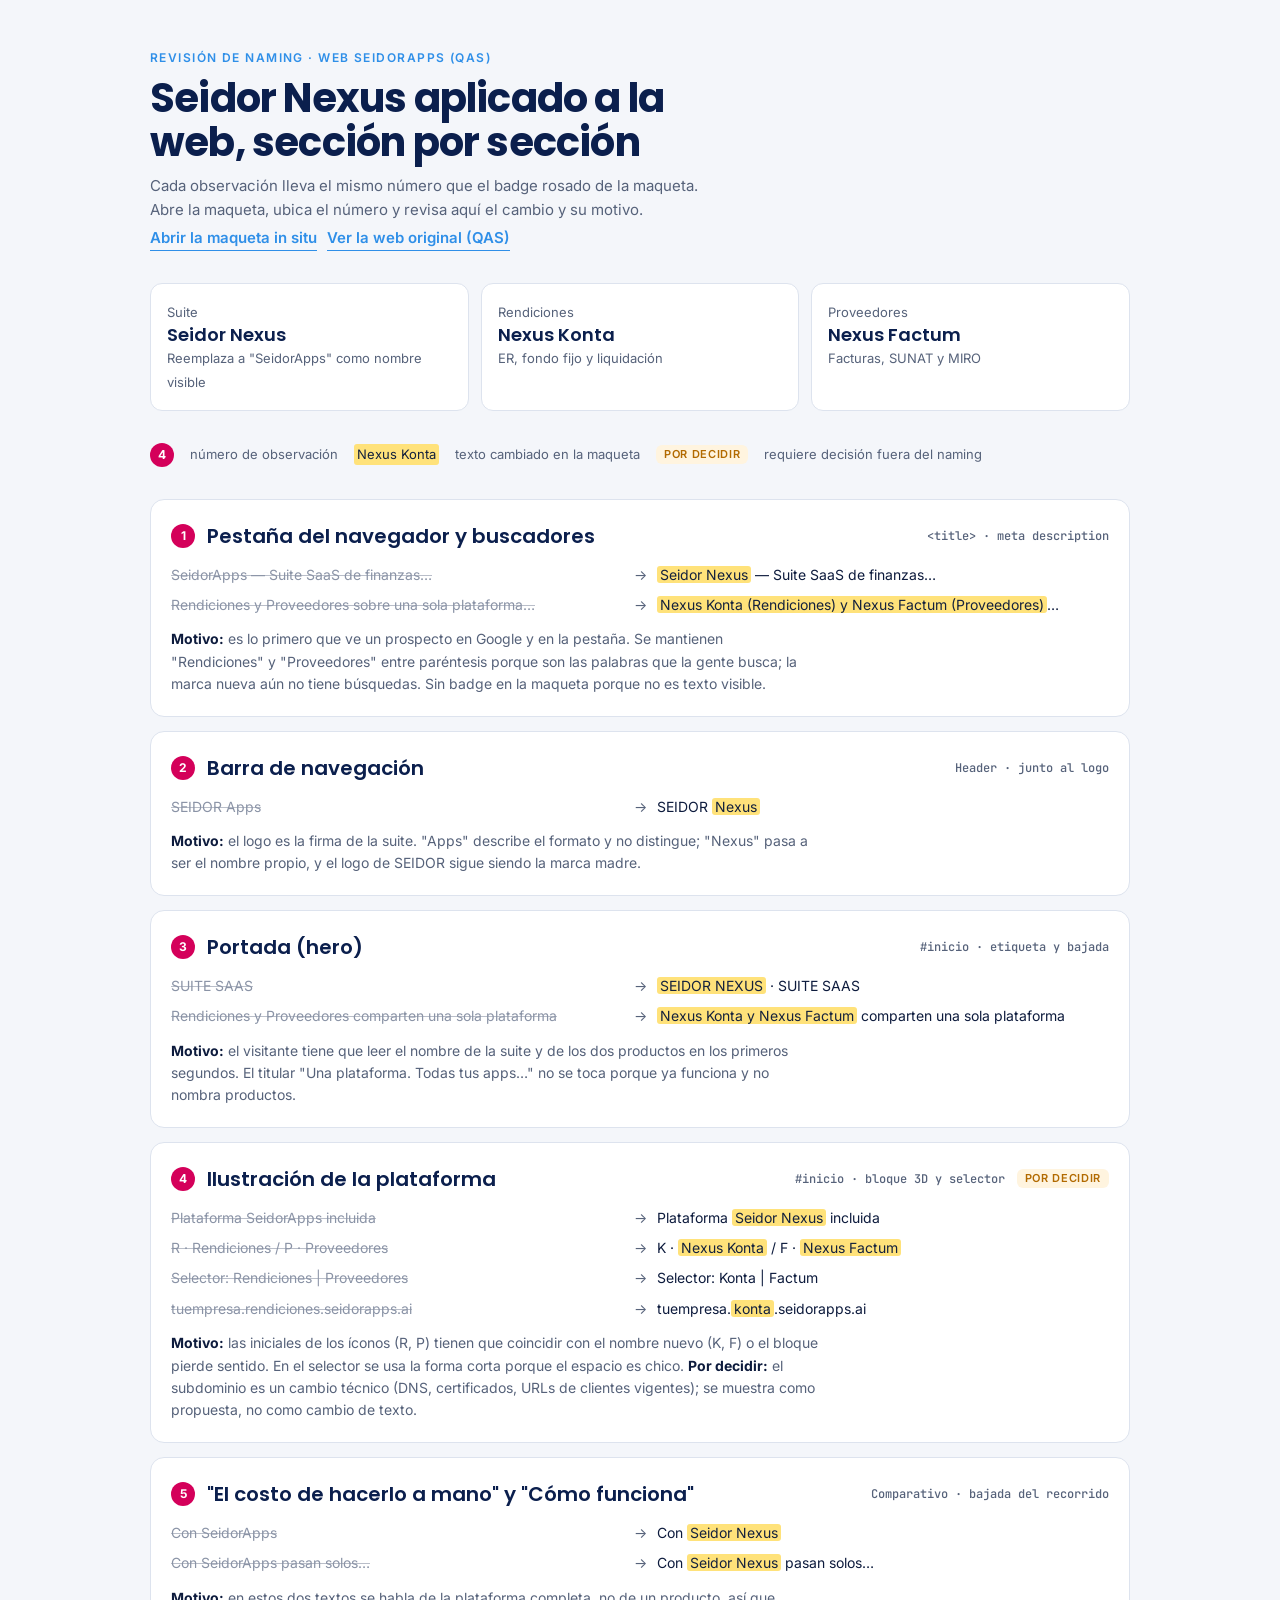
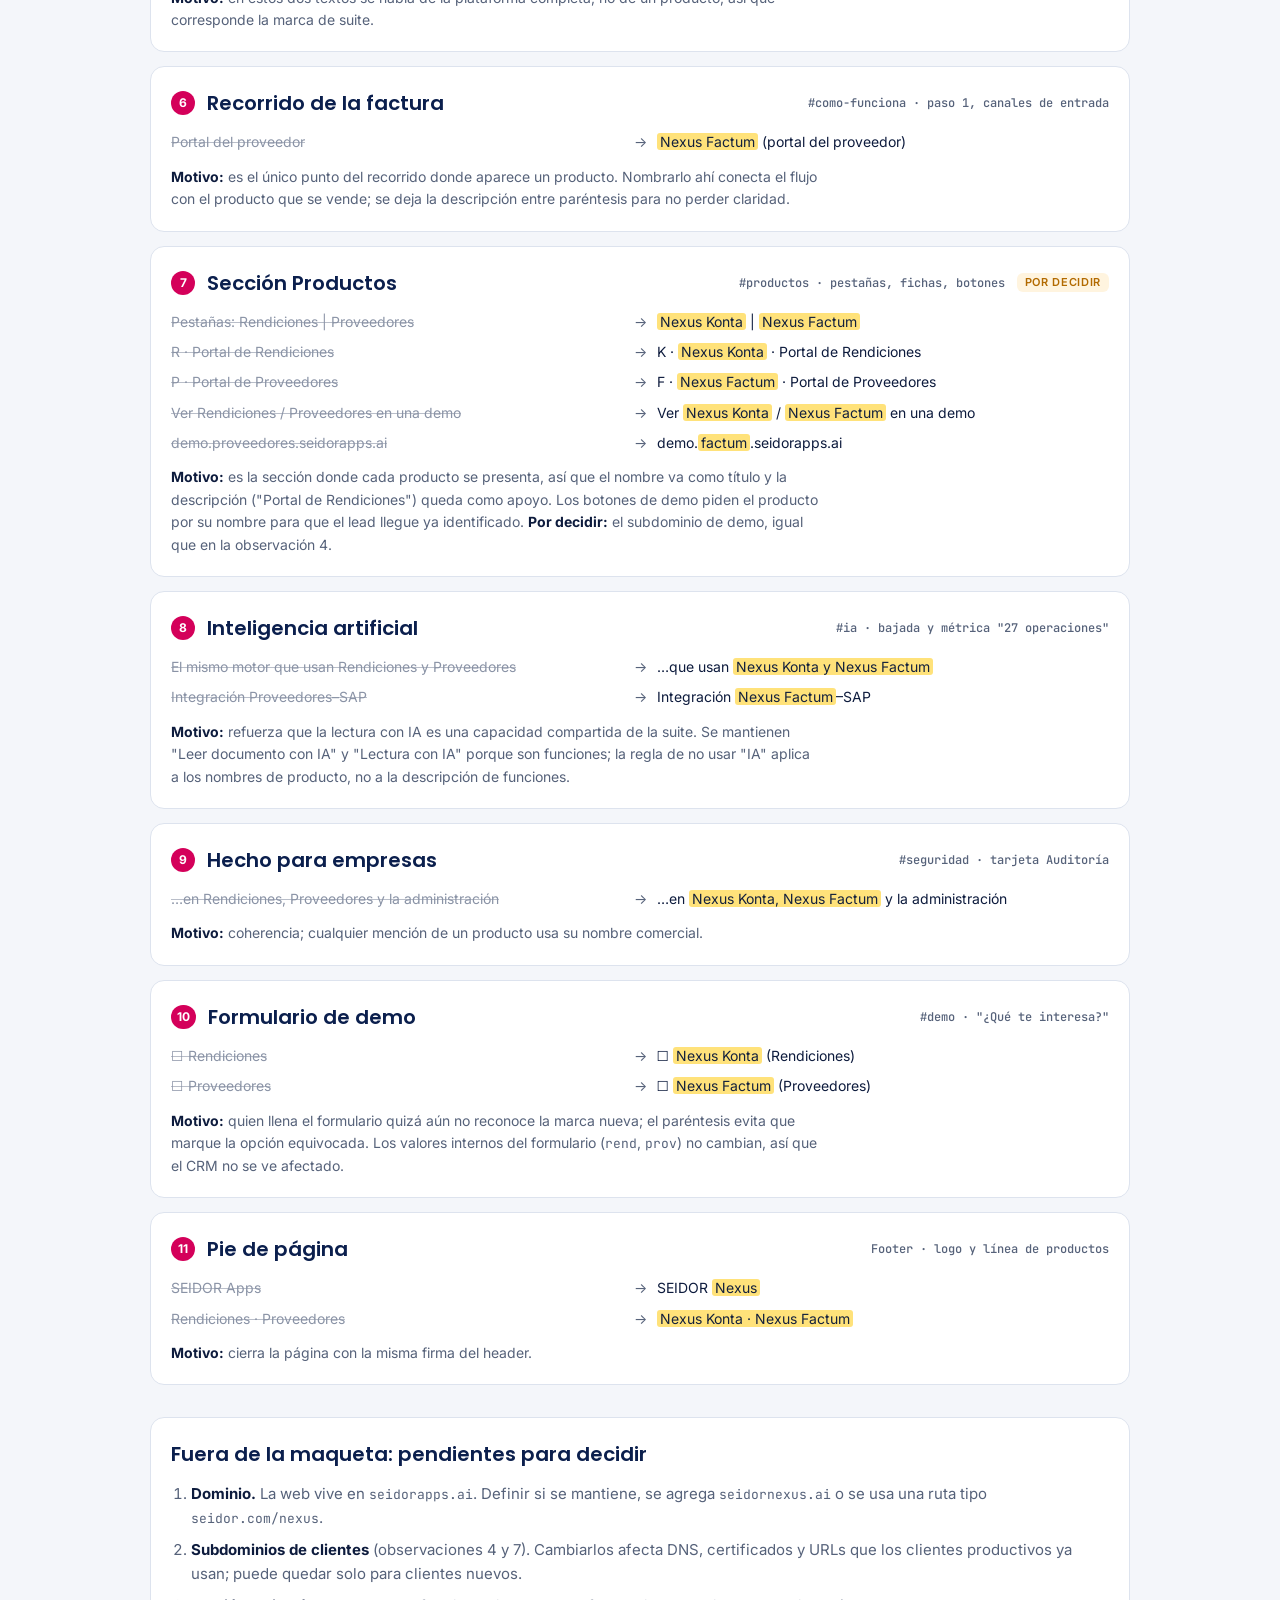
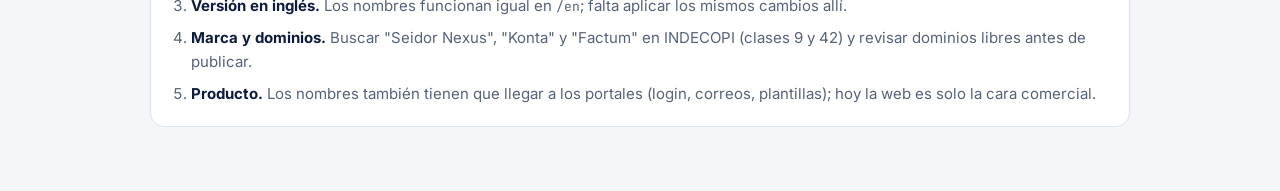
==== observaciones.html @ eb865a29 "Maqueta de revisión del naming Seidor Nexus Co-Authored-By: Claude Opus 5.5 <noreply@anthropic.com>" ====
<!doctype html>
<html lang="es">
<head>
<meta charset="utf-8">
<meta name="viewport" content="width=device-width, initial-scale=1, viewport-fit=cover">
<meta name="robots" content="noindex,nofollow">
<title>Naming Seidor Nexus</title>
<meta name="claude:viewport-fit-sides" content="cover">
<link rel="preconnect" href="https://fonts.googleapis.com">
<link rel="stylesheet" href="https://fonts.googleapis.com/css2?family=Poppins:wght@500;600;700&family=Inter:wght@400;500;600&family=JetBrains+Mono:wght@400;500&display=swap">
<style>
/* Layout: hoja de revisión. Cabecera con la arquitectura de marca, luego una fila por sección de la web con antes → después y motivo; el número coincide con el badge de la maqueta. */
:root{
  --bg:#f4f6fa; --surface:#ffffff; --ink:#0d1b3d; --muted:#56627a; --line:#dde3ee;
  --navy:#0b1f4d; --sky:#2f8fe8; --marker:#ffe27a; --marker-ink:#14213d; --badge:#d4005a;
  --old:#8a93a6; --pending:#b26a00; --pending-bg:#fff4df;
  --f-display:"Poppins",system-ui,sans-serif; --f-body:"Inter",system-ui,sans-serif; --f-mono:"JetBrains Mono",ui-monospace,monospace;
  color-scheme:light;
}
@media (prefers-color-scheme: dark){:root:not([data-theme="light"]){
  --bg:#08122b; --surface:#0f1d3d; --ink:#e8eefb; --muted:#a3b0cc; --line:#22335c;
  --navy:#cfe0ff; --sky:#66b6ff; --marker:#ffe27a; --marker-ink:#14213d; --badge:#ff4f93;
  --old:#7d89a6; --pending:#ffc266; --pending-bg:#2e2410; color-scheme:dark}}
:root[data-theme="dark"]{
  --bg:#08122b; --surface:#0f1d3d; --ink:#e8eefb; --muted:#a3b0cc; --line:#22335c;
  --navy:#cfe0ff; --sky:#66b6ff; --marker:#ffe27a; --marker-ink:#14213d; --badge:#ff4f93;
  --old:#7d89a6; --pending:#ffc266; --pending-bg:#2e2410; color-scheme:dark}
*{box-sizing:border-box}
body{margin:0;background:var(--bg);color:var(--ink);font:400 15px/1.6 var(--f-body);
  padding-left:max(16px,env(safe-area-inset-left,0px));padding-right:max(16px,env(safe-area-inset-right,0px));padding-block:40px 64px}
.wrap{max-width:980px;margin:0 auto;display:grid;gap:32px}
h1,h2,h3{font-family:var(--f-display);text-wrap:balance;margin:0;color:var(--navy)}
h1{font-size:clamp(28px,5vw,40px);line-height:1.1;font-weight:700;letter-spacing:-.02em}
h2{font-size:20px;font-weight:600}
.eyebrow{font:600 12px/1 var(--f-body);letter-spacing:.12em;text-transform:uppercase;color:var(--sky)}
.lead{color:var(--muted);max-width:65ch;margin:10px 0 0}
.brand{display:grid;grid-template-columns:repeat(auto-fit,minmax(200px,1fr));gap:12px}
.brand div{background:var(--surface);border:1px solid var(--line);border-radius:12px;padding:16px;min-width:0}
.brand b{display:block;font:600 18px/1.2 var(--f-display);color:var(--navy)}
.brand span{color:var(--muted);font-size:13px}
.links{display:flex;flex-wrap:wrap;gap:10px;margin-top:4px}
.links a{font-weight:600;color:var(--sky);text-decoration:none;border-bottom:1px solid currentColor}
.legend{display:flex;flex-wrap:wrap;gap:16px;font-size:13px;color:var(--muted);align-items:center}
.n{display:inline-grid;place-items:center;min-width:24px;height:24px;padding:0 6px;border-radius:12px;background:var(--badge);color:#fff;font:700 12px/1 var(--f-body);flex:none}
mark{background:var(--marker);color:var(--marker-ink);border-radius:3px;padding:0 3px}
.tag{font:600 11px/1 var(--f-body);letter-spacing:.06em;text-transform:uppercase;padding:4px 8px;border-radius:6px;background:var(--pending-bg);color:var(--pending)}
.list{display:grid;gap:14px}
.obs{background:var(--surface);border:1px solid var(--line);border-radius:14px;padding:20px;display:grid;gap:12px}
.obs header{display:flex;gap:12px;align-items:center;flex-wrap:wrap}
.obs header h2{flex:1;min-width:0}
.where{font:500 12px/1 var(--f-mono);color:var(--muted)}
.changes{display:grid;gap:8px;margin:0;padding:0;list-style:none}
.changes li{display:grid;grid-template-columns:minmax(0,1fr) auto minmax(0,1fr);gap:10px;align-items:baseline;font-size:14px}
.changes .from{color:var(--old);text-decoration:line-through;text-decoration-color:color-mix(in srgb,var(--old) 60%,transparent)}
.changes .arrow{color:var(--muted)}
.why{margin:0;color:var(--muted);font-size:14px;max-width:72ch}
.why b{color:var(--ink)}
.open{background:var(--surface);border:1px solid var(--line);border-radius:14px;padding:20px}
.open ol{margin:12px 0 0;padding-left:20px;display:grid;gap:8px;color:var(--muted)}
.open ol b{color:var(--ink)}
code{font-family:var(--f-mono);font-size:13px}
@media (max-width:560px){.changes li{grid-template-columns:1fr}.changes .arrow{display:none}}
</style>
</head>
<body>
<div class="wrap">

  <section>
    <p class="eyebrow">Revisión de naming · web SeidorApps (QAS)</p>
    <h1>Seidor Nexus aplicado a la web, sección por sección</h1>
    <p class="lead">Cada observación lleva el mismo número que el badge rosado de la maqueta. Abre la maqueta, ubica el número y revisa aquí el cambio y su motivo.</p>
    <div class="links"><a href="index.html">Abrir la maqueta in situ</a><a href="https://qas.seidorapps.ai/es" target="_blank" rel="noopener">Ver la web original (QAS)</a></div>
  </section>

  <section class="brand" aria-label="Arquitectura de marca propuesta">
    <div><span>Suite</span><b>Seidor Nexus</b><span>Reemplaza a "SeidorApps" como nombre visible</span></div>
    <div><span>Rendiciones</span><b>Nexus Konta</b><span>ER, fondo fijo y liquidación</span></div>
    <div><span>Proveedores</span><b>Nexus Factum</b><span>Facturas, SUNAT y MIRO</span></div>
  </section>

  <div class="legend"><span class="n">4</span> número de observación <mark>Nexus Konta</mark> texto cambiado en la maqueta <span class="tag">Por decidir</span> requiere decisión fuera del naming</div>

  <section class="list" aria-label="Observaciones por sección">

    <article class="obs">
      <header><span class="n">1</span><h2>Pestaña del navegador y buscadores</h2><span class="where">&lt;title&gt; · meta description</span></header>
      <ul class="changes">
        <li><span class="from">SeidorApps — Suite SaaS de finanzas…</span><span class="arrow">→</span><span><mark>Seidor Nexus</mark> — Suite SaaS de finanzas…</span></li>
        <li><span class="from">Rendiciones y Proveedores sobre una sola plataforma…</span><span class="arrow">→</span><span><mark>Nexus Konta (Rendiciones) y Nexus Factum (Proveedores)</mark>…</span></li>
      </ul>
      <p class="why"><b>Motivo:</b> es lo primero que ve un prospecto en Google y en la pestaña. Se mantienen "Rendiciones" y "Proveedores" entre paréntesis porque son las palabras que la gente busca; la marca nueva aún no tiene búsquedas. Sin badge en la maqueta porque no es texto visible.</p>
    </article>

    <article class="obs">
      <header><span class="n">2</span><h2>Barra de navegación</h2><span class="where">Header · junto al logo</span></header>
      <ul class="changes"><li><span class="from">SEIDOR Apps</span><span class="arrow">→</span><span>SEIDOR <mark>Nexus</mark></span></li></ul>
      <p class="why"><b>Motivo:</b> el logo es la firma de la suite. "Apps" describe el formato y no distingue; "Nexus" pasa a ser el nombre propio, y el logo de SEIDOR sigue siendo la marca madre.</p>
    </article>

    <article class="obs">
      <header><span class="n">3</span><h2>Portada (hero)</h2><span class="where">#inicio · etiqueta y bajada</span></header>
      <ul class="changes">
        <li><span class="from">SUITE SAAS</span><span class="arrow">→</span><span><mark>SEIDOR NEXUS</mark> · SUITE SAAS</span></li>
        <li><span class="from">Rendiciones y Proveedores comparten una sola plataforma</span><span class="arrow">→</span><span><mark>Nexus Konta y Nexus Factum</mark> comparten una sola plataforma</span></li>
      </ul>
      <p class="why"><b>Motivo:</b> el visitante tiene que leer el nombre de la suite y de los dos productos en los primeros segundos. El titular "Una plataforma. Todas tus apps…" no se toca porque ya funciona y no nombra productos.</p>
    </article>

    <article class="obs">
      <header><span class="n">4</span><h2>Ilustración de la plataforma</h2><span class="where">#inicio · bloque 3D y selector</span><span class="tag">Por decidir</span></header>
      <ul class="changes">
        <li><span class="from">Plataforma SeidorApps incluida</span><span class="arrow">→</span><span>Plataforma <mark>Seidor Nexus</mark> incluida</span></li>
        <li><span class="from">R · Rendiciones / P · Proveedores</span><span class="arrow">→</span><span>K · <mark>Nexus Konta</mark> / F · <mark>Nexus Factum</mark></span></li>
        <li><span class="from">Selector: Rendiciones | Proveedores</span><span class="arrow">→</span><span>Selector: Konta | Factum</span></li>
        <li><span class="from">tuempresa.rendiciones.seidorapps.ai</span><span class="arrow">→</span><span>tuempresa.<mark>konta</mark>.seidorapps.ai</span></li>
      </ul>
      <p class="why"><b>Motivo:</b> las iniciales de los íconos (R, P) tienen que coincidir con el nombre nuevo (K, F) o el bloque pierde sentido. En el selector se usa la forma corta porque el espacio es chico. <b>Por decidir:</b> el subdominio es un cambio técnico (DNS, certificados, URLs de clientes vigentes); se muestra como propuesta, no como cambio de texto.</p>
    </article>

    <article class="obs">
      <header><span class="n">5</span><h2>"El costo de hacerlo a mano" y "Cómo funciona"</h2><span class="where">Comparativo · bajada del recorrido</span></header>
      <ul class="changes">
        <li><span class="from">Con SeidorApps</span><span class="arrow">→</span><span>Con <mark>Seidor Nexus</mark></span></li>
        <li><span class="from">Con SeidorApps pasan solos…</span><span class="arrow">→</span><span>Con <mark>Seidor Nexus</mark> pasan solos…</span></li>
      </ul>
      <p class="why"><b>Motivo:</b> en estos dos textos se habla de la plataforma completa, no de un producto, así que corresponde la marca de suite.</p>
    </article>

    <article class="obs">
      <header><span class="n">6</span><h2>Recorrido de la factura</h2><span class="where">#como-funciona · paso 1, canales de entrada</span></header>
      <ul class="changes"><li><span class="from">Portal del proveedor</span><span class="arrow">→</span><span><mark>Nexus Factum</mark> (portal del proveedor)</span></li></ul>
      <p class="why"><b>Motivo:</b> es el único punto del recorrido donde aparece un producto. Nombrarlo ahí conecta el flujo con el producto que se vende; se deja la descripción entre paréntesis para no perder claridad.</p>
    </article>

    <article class="obs">
      <header><span class="n">7</span><h2>Sección Productos</h2><span class="where">#productos · pestañas, fichas, botones</span><span class="tag">Por decidir</span></header>
      <ul class="changes">
        <li><span class="from">Pestañas: Rendiciones | Proveedores</span><span class="arrow">→</span><span><mark>Nexus Konta</mark> | <mark>Nexus Factum</mark></span></li>
        <li><span class="from">R · Portal de Rendiciones</span><span class="arrow">→</span><span>K · <mark>Nexus Konta</mark> · Portal de Rendiciones</span></li>
        <li><span class="from">P · Portal de Proveedores</span><span class="arrow">→</span><span>F · <mark>Nexus Factum</mark> · Portal de Proveedores</span></li>
        <li><span class="from">Ver Rendiciones / Proveedores en una demo</span><span class="arrow">→</span><span>Ver <mark>Nexus Konta</mark> / <mark>Nexus Factum</mark> en una demo</span></li>
        <li><span class="from">demo.proveedores.seidorapps.ai</span><span class="arrow">→</span><span>demo.<mark>factum</mark>.seidorapps.ai</span></li>
      </ul>
      <p class="why"><b>Motivo:</b> es la sección donde cada producto se presenta, así que el nombre va como título y la descripción ("Portal de Rendiciones") queda como apoyo. Los botones de demo piden el producto por su nombre para que el lead llegue ya identificado. <b>Por decidir:</b> el subdominio de demo, igual que en la observación 4.</p>
    </article>

    <article class="obs">
      <header><span class="n">8</span><h2>Inteligencia artificial</h2><span class="where">#ia · bajada y métrica "27 operaciones"</span></header>
      <ul class="changes">
        <li><span class="from">El mismo motor que usan Rendiciones y Proveedores</span><span class="arrow">→</span><span>…que usan <mark>Nexus Konta y Nexus Factum</mark></span></li>
        <li><span class="from">Integración Proveedores–SAP</span><span class="arrow">→</span><span>Integración <mark>Nexus Factum</mark>–SAP</span></li>
      </ul>
      <p class="why"><b>Motivo:</b> refuerza que la lectura con IA es una capacidad compartida de la suite. Se mantienen "Leer documento con IA" y "Lectura con IA" porque son funciones; la regla de no usar "IA" aplica a los nombres de producto, no a la descripción de funciones.</p>
    </article>

    <article class="obs">
      <header><span class="n">9</span><h2>Hecho para empresas</h2><span class="where">#seguridad · tarjeta Auditoría</span></header>
      <ul class="changes"><li><span class="from">…en Rendiciones, Proveedores y la administración</span><span class="arrow">→</span><span>…en <mark>Nexus Konta, Nexus Factum</mark> y la administración</span></li></ul>
      <p class="why"><b>Motivo:</b> coherencia; cualquier mención de un producto usa su nombre comercial.</p>
    </article>

    <article class="obs">
      <header><span class="n">10</span><h2>Formulario de demo</h2><span class="where">#demo · "¿Qué te interesa?"</span></header>
      <ul class="changes">
        <li><span class="from">☐ Rendiciones</span><span class="arrow">→</span><span>☐ <mark>Nexus Konta</mark> (Rendiciones)</span></li>
        <li><span class="from">☐ Proveedores</span><span class="arrow">→</span><span>☐ <mark>Nexus Factum</mark> (Proveedores)</span></li>
      </ul>
      <p class="why"><b>Motivo:</b> quien llena el formulario quizá aún no reconoce la marca nueva; el paréntesis evita que marque la opción equivocada. Los valores internos del formulario (<code>rend</code>, <code>prov</code>) no cambian, así que el CRM no se ve afectado.</p>
    </article>

    <article class="obs">
      <header><span class="n">11</span><h2>Pie de página</h2><span class="where">Footer · logo y línea de productos</span></header>
      <ul class="changes">
        <li><span class="from">SEIDOR Apps</span><span class="arrow">→</span><span>SEIDOR <mark>Nexus</mark></span></li>
        <li><span class="from">Rendiciones · Proveedores</span><span class="arrow">→</span><span><mark>Nexus Konta · Nexus Factum</mark></span></li>
      </ul>
      <p class="why"><b>Motivo:</b> cierra la página con la misma firma del header.</p>
    </article>
  </section>

  <section class="open">
    <h2>Fuera de la maqueta: pendientes para decidir</h2>
    <ol>
      <li><b>Dominio.</b> La web vive en <code>seidorapps.ai</code>. Definir si se mantiene, se agrega <code>seidornexus.ai</code> o se usa una ruta tipo <code>seidor.com/nexus</code>.</li>
      <li><b>Subdominios de clientes</b> (observaciones 4 y 7). Cambiarlos afecta DNS, certificados y URLs que los clientes productivos ya usan; puede quedar solo para clientes nuevos.</li>
      <li><b>Versión en inglés.</b> Los nombres funcionan igual en <code>/en</code>; falta aplicar los mismos cambios allí.</li>
      <li><b>Marca y dominios.</b> Buscar "Seidor Nexus", "Konta" y "Factum" en INDECOPI (clases 9 y 42) y revisar dominios libres antes de publicar.</li>
      <li><b>Producto.</b> Los nombres también tienen que llegar a los portales (login, correos, plantillas); hoy la web es solo la cara comercial.</li>
    </ol>
  </section>

</div>
</body>
</html>
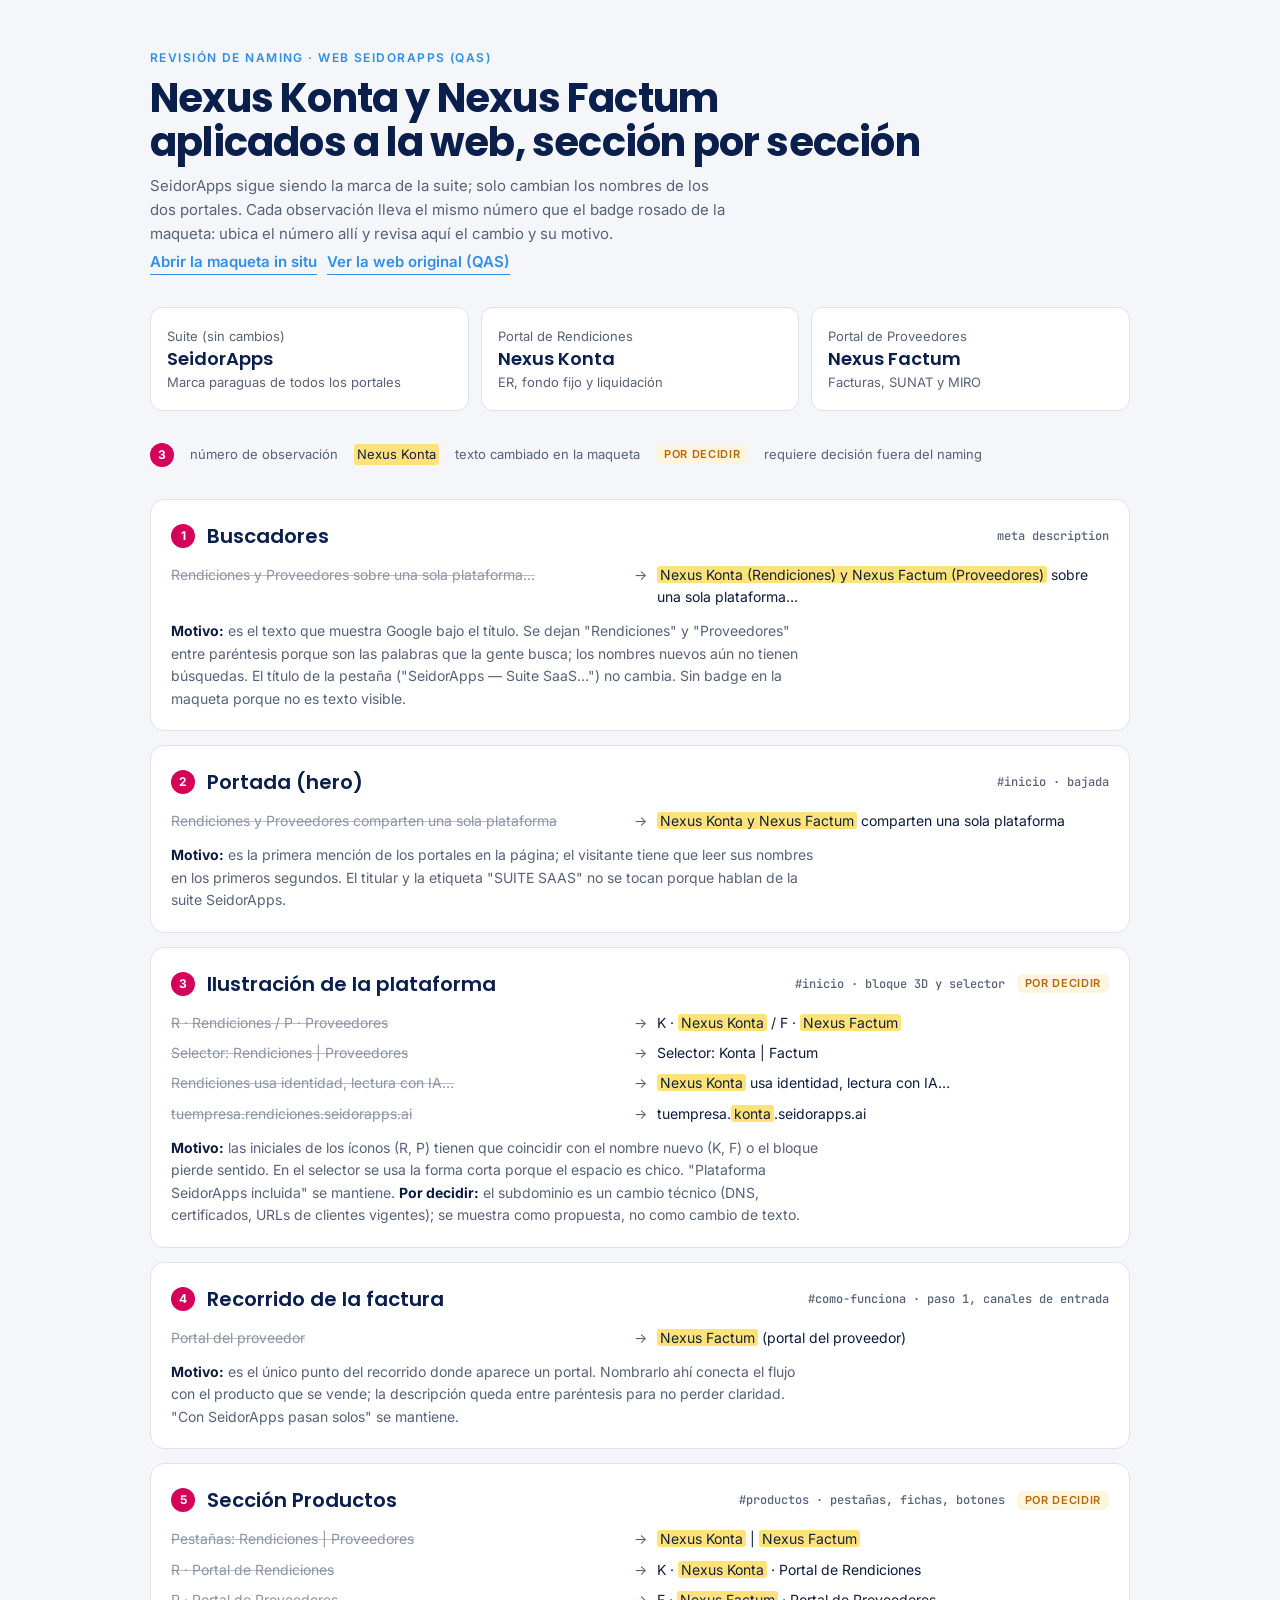
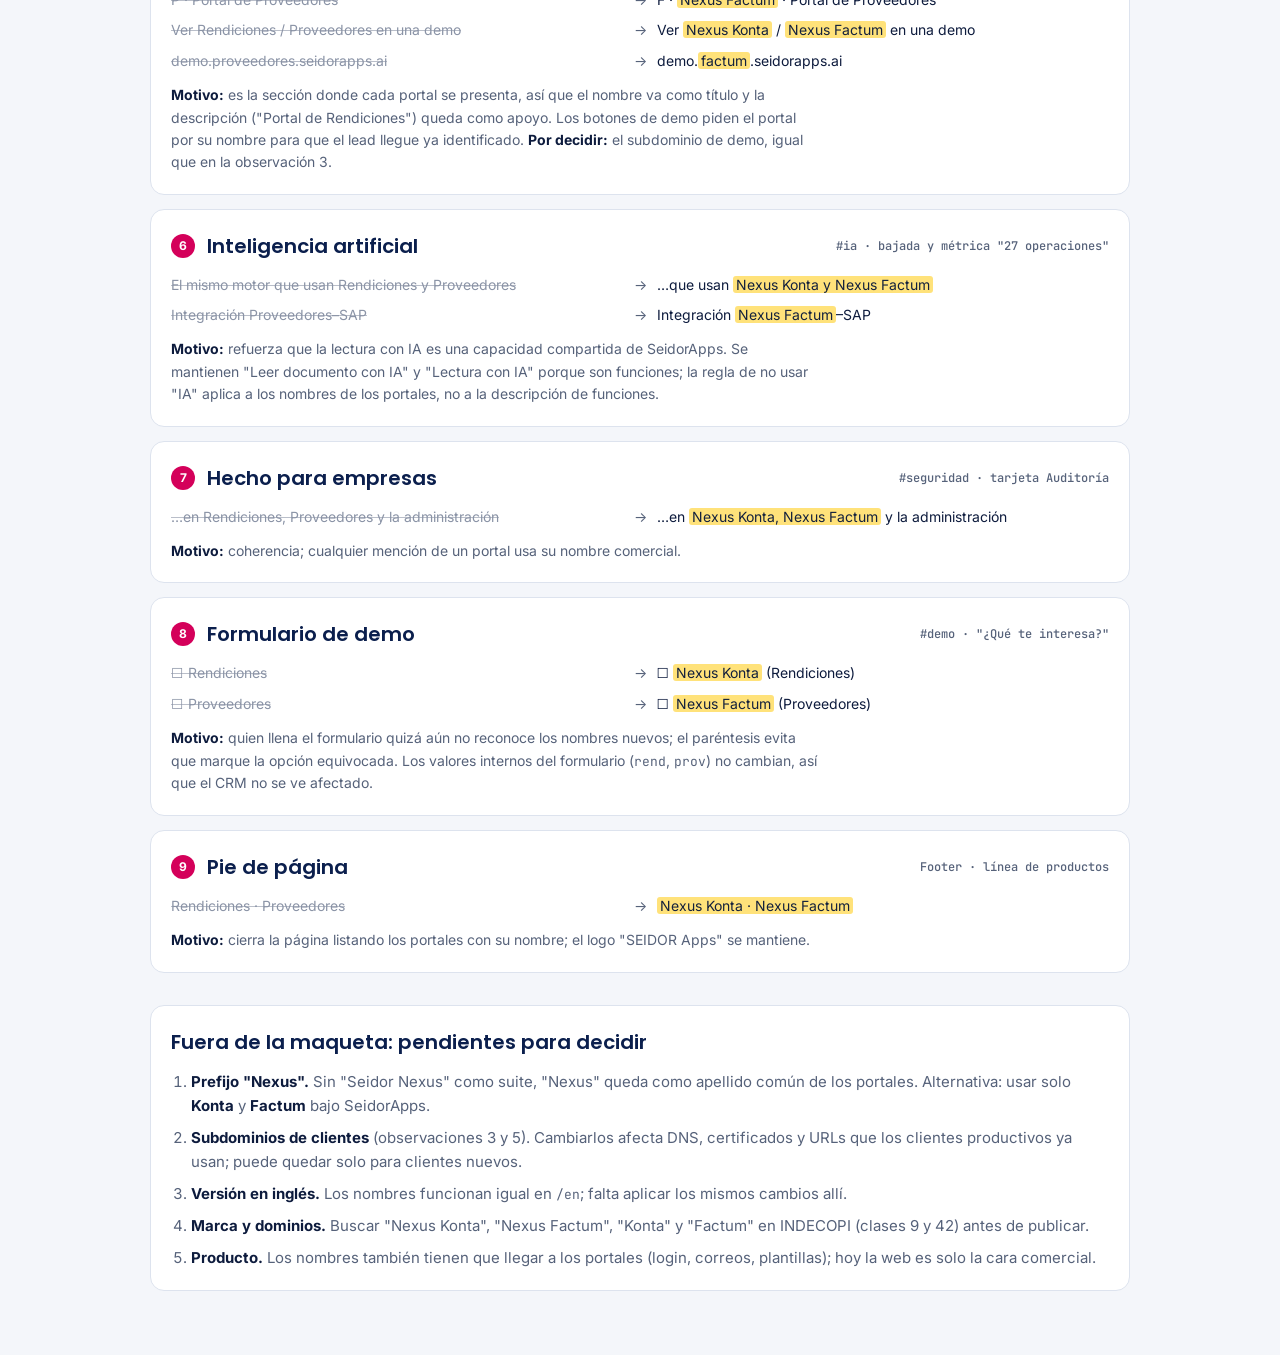
==== commit feb86f3f: "Mantener SeidorApps como suite; solo renombrar portales Co-Authored-By: Claude Opus 5.5 <noreply@ant" ====
--- a/observaciones.html
+++ b/observaciones.html
@@ -4,7 +4,7 @@
 <meta charset="utf-8">
 <meta name="viewport" content="width=device-width, initial-scale=1, viewport-fit=cover">
 <meta name="robots" content="noindex,nofollow">
-<title>Naming Seidor Nexus</title>
+<title>Naming Nexus Konta y Factum</title>
 <meta name="claude:viewport-fit-sides" content="cover">
 <link rel="preconnect" href="https://fonts.googleapis.com">
 <link rel="stylesheet" href="https://fonts.googleapis.com/css2?family=Poppins:wght@500;600;700&family=Inter:wght@400;500;600&family=JetBrains+Mono:wght@400;500&display=swap">
@@ -67,73 +67,56 @@
 
   <section>
     <p class="eyebrow">Revisión de naming · web SeidorApps (QAS)</p>
-    <h1>Seidor Nexus aplicado a la web, sección por sección</h1>
-    <p class="lead">Cada observación lleva el mismo número que el badge rosado de la maqueta. Abre la maqueta, ubica el número y revisa aquí el cambio y su motivo.</p>
+    <h1>Nexus Konta y Nexus Factum aplicados a la web, sección por sección</h1>
+    <p class="lead">SeidorApps sigue siendo la marca de la suite; solo cambian los nombres de los dos portales. Cada observación lleva el mismo número que el badge rosado de la maqueta: ubica el número allí y revisa aquí el cambio y su motivo.</p>
     <div class="links"><a href="index.html">Abrir la maqueta in situ</a><a href="https://qas.seidorapps.ai/es" target="_blank" rel="noopener">Ver la web original (QAS)</a></div>
   </section>
 
   <section class="brand" aria-label="Arquitectura de marca propuesta">
-    <div><span>Suite</span><b>Seidor Nexus</b><span>Reemplaza a "SeidorApps" como nombre visible</span></div>
-    <div><span>Rendiciones</span><b>Nexus Konta</b><span>ER, fondo fijo y liquidación</span></div>
-    <div><span>Proveedores</span><b>Nexus Factum</b><span>Facturas, SUNAT y MIRO</span></div>
+    <div><span>Suite (sin cambios)</span><b>SeidorApps</b><span>Marca paraguas de todos los portales</span></div>
+    <div><span>Portal de Rendiciones</span><b>Nexus Konta</b><span>ER, fondo fijo y liquidación</span></div>
+    <div><span>Portal de Proveedores</span><b>Nexus Factum</b><span>Facturas, SUNAT y MIRO</span></div>
   </section>
 
-  <div class="legend"><span class="n">4</span> número de observación <mark>Nexus Konta</mark> texto cambiado en la maqueta <span class="tag">Por decidir</span> requiere decisión fuera del naming</div>
+  <div class="legend"><span class="n">3</span> número de observación <mark>Nexus Konta</mark> texto cambiado en la maqueta <span class="tag">Por decidir</span> requiere decisión fuera del naming</div>
 
   <section class="list" aria-label="Observaciones por sección">
 
     <article class="obs">
-      <header><span class="n">1</span><h2>Pestaña del navegador y buscadores</h2><span class="where">&lt;title&gt; · meta description</span></header>
+      <header><span class="n">1</span><h2>Buscadores</h2><span class="where">meta description</span></header>
       <ul class="changes">
-        <li><span class="from">SeidorApps — Suite SaaS de finanzas…</span><span class="arrow">→</span><span><mark>Seidor Nexus</mark> — Suite SaaS de finanzas…</span></li>
-        <li><span class="from">Rendiciones y Proveedores sobre una sola plataforma…</span><span class="arrow">→</span><span><mark>Nexus Konta (Rendiciones) y Nexus Factum (Proveedores)</mark>…</span></li>
+        <li><span class="from">Rendiciones y Proveedores sobre una sola plataforma…</span><span class="arrow">→</span><span><mark>Nexus Konta (Rendiciones) y Nexus Factum (Proveedores)</mark> sobre una sola plataforma…</span></li>
       </ul>
-      <p class="why"><b>Motivo:</b> es lo primero que ve un prospecto en Google y en la pestaña. Se mantienen "Rendiciones" y "Proveedores" entre paréntesis porque son las palabras que la gente busca; la marca nueva aún no tiene búsquedas. Sin badge en la maqueta porque no es texto visible.</p>
+      <p class="why"><b>Motivo:</b> es el texto que muestra Google bajo el título. Se dejan "Rendiciones" y "Proveedores" entre paréntesis porque son las palabras que la gente busca; los nombres nuevos aún no tienen búsquedas. El título de la pestaña ("SeidorApps — Suite SaaS…") no cambia. Sin badge en la maqueta porque no es texto visible.</p>
     </article>
 
     <article class="obs">
-      <header><span class="n">2</span><h2>Barra de navegación</h2><span class="where">Header · junto al logo</span></header>
-      <ul class="changes"><li><span class="from">SEIDOR Apps</span><span class="arrow">→</span><span>SEIDOR <mark>Nexus</mark></span></li></ul>
-      <p class="why"><b>Motivo:</b> el logo es la firma de la suite. "Apps" describe el formato y no distingue; "Nexus" pasa a ser el nombre propio, y el logo de SEIDOR sigue siendo la marca madre.</p>
+      <header><span class="n">2</span><h2>Portada (hero)</h2><span class="where">#inicio · bajada</span></header>
+      <ul class="changes">
+        <li><span class="from">Rendiciones y Proveedores comparten una sola plataforma</span><span class="arrow">→</span><span><mark>Nexus Konta y Nexus Factum</mark> comparten una sola plataforma</span></li>
+      </ul>
+      <p class="why"><b>Motivo:</b> es la primera mención de los portales en la página; el visitante tiene que leer sus nombres en los primeros segundos. El titular y la etiqueta "SUITE SAAS" no se tocan porque hablan de la suite SeidorApps.</p>
     </article>
 
     <article class="obs">
-      <header><span class="n">3</span><h2>Portada (hero)</h2><span class="where">#inicio · etiqueta y bajada</span></header>
+      <header><span class="n">3</span><h2>Ilustración de la plataforma</h2><span class="where">#inicio · bloque 3D y selector</span><span class="tag">Por decidir</span></header>
       <ul class="changes">
-        <li><span class="from">SUITE SAAS</span><span class="arrow">→</span><span><mark>SEIDOR NEXUS</mark> · SUITE SAAS</span></li>
-        <li><span class="from">Rendiciones y Proveedores comparten una sola plataforma</span><span class="arrow">→</span><span><mark>Nexus Konta y Nexus Factum</mark> comparten una sola plataforma</span></li>
+        <li><span class="from">R · Rendiciones / P · Proveedores</span><span class="arrow">→</span><span>K · <mark>Nexus Konta</mark> / F · <mark>Nexus Factum</mark></span></li>
+        <li><span class="from">Selector: Rendiciones | Proveedores</span><span class="arrow">→</span><span>Selector: Konta | Factum</span></li>
+        <li><span class="from">Rendiciones usa identidad, lectura con IA…</span><span class="arrow">→</span><span><mark>Nexus Konta</mark> usa identidad, lectura con IA…</span></li>
+        <li><span class="from">tuempresa.rendiciones.seidorapps.ai</span><span class="arrow">→</span><span>tuempresa.<mark>konta</mark>.seidorapps.ai</span></li>
       </ul>
-      <p class="why"><b>Motivo:</b> el visitante tiene que leer el nombre de la suite y de los dos productos en los primeros segundos. El titular "Una plataforma. Todas tus apps…" no se toca porque ya funciona y no nombra productos.</p>
+      <p class="why"><b>Motivo:</b> las iniciales de los íconos (R, P) tienen que coincidir con el nombre nuevo (K, F) o el bloque pierde sentido. En el selector se usa la forma corta porque el espacio es chico. "Plataforma SeidorApps incluida" se mantiene. <b>Por decidir:</b> el subdominio es un cambio técnico (DNS, certificados, URLs de clientes vigentes); se muestra como propuesta, no como cambio de texto.</p>
     </article>
 
     <article class="obs">
-      <header><span class="n">4</span><h2>Ilustración de la plataforma</h2><span class="where">#inicio · bloque 3D y selector</span><span class="tag">Por decidir</span></header>
-      <ul class="changes">
-        <li><span class="from">Plataforma SeidorApps incluida</span><span class="arrow">→</span><span>Plataforma <mark>Seidor Nexus</mark> incluida</span></li>
-        <li><span class="from">R · Rendiciones / P · Proveedores</span><span class="arrow">→</span><span>K · <mark>Nexus Konta</mark> / F · <mark>Nexus Factum</mark></span></li>
-        <li><span class="from">Selector: Rendiciones | Proveedores</span><span class="arrow">→</span><span>Selector: Konta | Factum</span></li>
-        <li><span class="from">tuempresa.rendiciones.seidorapps.ai</span><span class="arrow">→</span><span>tuempresa.<mark>konta</mark>.seidorapps.ai</span></li>
-      </ul>
-      <p class="why"><b>Motivo:</b> las iniciales de los íconos (R, P) tienen que coincidir con el nombre nuevo (K, F) o el bloque pierde sentido. En el selector se usa la forma corta porque el espacio es chico. <b>Por decidir:</b> el subdominio es un cambio técnico (DNS, certificados, URLs de clientes vigentes); se muestra como propuesta, no como cambio de texto.</p>
+      <header><span class="n">4</span><h2>Recorrido de la factura</h2><span class="where">#como-funciona · paso 1, canales de entrada</span></header>
+      <ul class="changes"><li><span class="from">Portal del proveedor</span><span class="arrow">→</span><span><mark>Nexus Factum</mark> (portal del proveedor)</span></li></ul>
+      <p class="why"><b>Motivo:</b> es el único punto del recorrido donde aparece un portal. Nombrarlo ahí conecta el flujo con el producto que se vende; la descripción queda entre paréntesis para no perder claridad. "Con SeidorApps pasan solos" se mantiene.</p>
     </article>
 
     <article class="obs">
-      <header><span class="n">5</span><h2>"El costo de hacerlo a mano" y "Cómo funciona"</h2><span class="where">Comparativo · bajada del recorrido</span></header>
-      <ul class="changes">
-        <li><span class="from">Con SeidorApps</span><span class="arrow">→</span><span>Con <mark>Seidor Nexus</mark></span></li>
-        <li><span class="from">Con SeidorApps pasan solos…</span><span class="arrow">→</span><span>Con <mark>Seidor Nexus</mark> pasan solos…</span></li>
-      </ul>
-      <p class="why"><b>Motivo:</b> en estos dos textos se habla de la plataforma completa, no de un producto, así que corresponde la marca de suite.</p>
-    </article>
-
-    <article class="obs">
-      <header><span class="n">6</span><h2>Recorrido de la factura</h2><span class="where">#como-funciona · paso 1, canales de entrada</span></header>
-      <ul class="changes"><li><span class="from">Portal del proveedor</span><span class="arrow">→</span><span><mark>Nexus Factum</mark> (portal del proveedor)</span></li></ul>
-      <p class="why"><b>Motivo:</b> es el único punto del recorrido donde aparece un producto. Nombrarlo ahí conecta el flujo con el producto que se vende; se deja la descripción entre paréntesis para no perder claridad.</p>
-    </article>
-
-    <article class="obs">
-      <header><span class="n">7</span><h2>Sección Productos</h2><span class="where">#productos · pestañas, fichas, botones</span><span class="tag">Por decidir</span></header>
+      <header><span class="n">5</span><h2>Sección Productos</h2><span class="where">#productos · pestañas, fichas, botones</span><span class="tag">Por decidir</span></header>
       <ul class="changes">
         <li><span class="from">Pestañas: Rendiciones | Proveedores</span><span class="arrow">→</span><span><mark>Nexus Konta</mark> | <mark>Nexus Factum</mark></span></li>
         <li><span class="from">R · Portal de Rendiciones</span><span class="arrow">→</span><span>K · <mark>Nexus Konta</mark> · Portal de Rendiciones</span></li>
@@ -141,50 +124,49 @@
         <li><span class="from">Ver Rendiciones / Proveedores en una demo</span><span class="arrow">→</span><span>Ver <mark>Nexus Konta</mark> / <mark>Nexus Factum</mark> en una demo</span></li>
         <li><span class="from">demo.proveedores.seidorapps.ai</span><span class="arrow">→</span><span>demo.<mark>factum</mark>.seidorapps.ai</span></li>
       </ul>
-      <p class="why"><b>Motivo:</b> es la sección donde cada producto se presenta, así que el nombre va como título y la descripción ("Portal de Rendiciones") queda como apoyo. Los botones de demo piden el producto por su nombre para que el lead llegue ya identificado. <b>Por decidir:</b> el subdominio de demo, igual que en la observación 4.</p>
+      <p class="why"><b>Motivo:</b> es la sección donde cada portal se presenta, así que el nombre va como título y la descripción ("Portal de Rendiciones") queda como apoyo. Los botones de demo piden el portal por su nombre para que el lead llegue ya identificado. <b>Por decidir:</b> el subdominio de demo, igual que en la observación 3.</p>
     </article>
 
     <article class="obs">
-      <header><span class="n">8</span><h2>Inteligencia artificial</h2><span class="where">#ia · bajada y métrica "27 operaciones"</span></header>
+      <header><span class="n">6</span><h2>Inteligencia artificial</h2><span class="where">#ia · bajada y métrica "27 operaciones"</span></header>
       <ul class="changes">
         <li><span class="from">El mismo motor que usan Rendiciones y Proveedores</span><span class="arrow">→</span><span>…que usan <mark>Nexus Konta y Nexus Factum</mark></span></li>
         <li><span class="from">Integración Proveedores–SAP</span><span class="arrow">→</span><span>Integración <mark>Nexus Factum</mark>–SAP</span></li>
       </ul>
-      <p class="why"><b>Motivo:</b> refuerza que la lectura con IA es una capacidad compartida de la suite. Se mantienen "Leer documento con IA" y "Lectura con IA" porque son funciones; la regla de no usar "IA" aplica a los nombres de producto, no a la descripción de funciones.</p>
+      <p class="why"><b>Motivo:</b> refuerza que la lectura con IA es una capacidad compartida de SeidorApps. Se mantienen "Leer documento con IA" y "Lectura con IA" porque son funciones; la regla de no usar "IA" aplica a los nombres de los portales, no a la descripción de funciones.</p>
     </article>
 
     <article class="obs">
-      <header><span class="n">9</span><h2>Hecho para empresas</h2><span class="where">#seguridad · tarjeta Auditoría</span></header>
+      <header><span class="n">7</span><h2>Hecho para empresas</h2><span class="where">#seguridad · tarjeta Auditoría</span></header>
       <ul class="changes"><li><span class="from">…en Rendiciones, Proveedores y la administración</span><span class="arrow">→</span><span>…en <mark>Nexus Konta, Nexus Factum</mark> y la administración</span></li></ul>
-      <p class="why"><b>Motivo:</b> coherencia; cualquier mención de un producto usa su nombre comercial.</p>
+      <p class="why"><b>Motivo:</b> coherencia; cualquier mención de un portal usa su nombre comercial.</p>
     </article>
 
     <article class="obs">
-      <header><span class="n">10</span><h2>Formulario de demo</h2><span class="where">#demo · "¿Qué te interesa?"</span></header>
+      <header><span class="n">8</span><h2>Formulario de demo</h2><span class="where">#demo · "¿Qué te interesa?"</span></header>
       <ul class="changes">
         <li><span class="from">☐ Rendiciones</span><span class="arrow">→</span><span>☐ <mark>Nexus Konta</mark> (Rendiciones)</span></li>
         <li><span class="from">☐ Proveedores</span><span class="arrow">→</span><span>☐ <mark>Nexus Factum</mark> (Proveedores)</span></li>
       </ul>
-      <p class="why"><b>Motivo:</b> quien llena el formulario quizá aún no reconoce la marca nueva; el paréntesis evita que marque la opción equivocada. Los valores internos del formulario (<code>rend</code>, <code>prov</code>) no cambian, así que el CRM no se ve afectado.</p>
+      <p class="why"><b>Motivo:</b> quien llena el formulario quizá aún no reconoce los nombres nuevos; el paréntesis evita que marque la opción equivocada. Los valores internos del formulario (<code>rend</code>, <code>prov</code>) no cambian, así que el CRM no se ve afectado.</p>
     </article>
 
     <article class="obs">
-      <header><span class="n">11</span><h2>Pie de página</h2><span class="where">Footer · logo y línea de productos</span></header>
+      <header><span class="n">9</span><h2>Pie de página</h2><span class="where">Footer · línea de productos</span></header>
       <ul class="changes">
-        <li><span class="from">SEIDOR Apps</span><span class="arrow">→</span><span>SEIDOR <mark>Nexus</mark></span></li>
         <li><span class="from">Rendiciones · Proveedores</span><span class="arrow">→</span><span><mark>Nexus Konta · Nexus Factum</mark></span></li>
       </ul>
-      <p class="why"><b>Motivo:</b> cierra la página con la misma firma del header.</p>
+      <p class="why"><b>Motivo:</b> cierra la página listando los portales con su nombre; el logo "SEIDOR Apps" se mantiene.</p>
     </article>
   </section>
 
   <section class="open">
     <h2>Fuera de la maqueta: pendientes para decidir</h2>
     <ol>
-      <li><b>Dominio.</b> La web vive en <code>seidorapps.ai</code>. Definir si se mantiene, se agrega <code>seidornexus.ai</code> o se usa una ruta tipo <code>seidor.com/nexus</code>.</li>
-      <li><b>Subdominios de clientes</b> (observaciones 4 y 7). Cambiarlos afecta DNS, certificados y URLs que los clientes productivos ya usan; puede quedar solo para clientes nuevos.</li>
+      <li><b>Prefijo "Nexus".</b> Sin "Seidor Nexus" como suite, "Nexus" queda como apellido común de los portales. Alternativa: usar solo <b>Konta</b> y <b>Factum</b> bajo SeidorApps.</li>
+      <li><b>Subdominios de clientes</b> (observaciones 3 y 5). Cambiarlos afecta DNS, certificados y URLs que los clientes productivos ya usan; puede quedar solo para clientes nuevos.</li>
       <li><b>Versión en inglés.</b> Los nombres funcionan igual en <code>/en</code>; falta aplicar los mismos cambios allí.</li>
-      <li><b>Marca y dominios.</b> Buscar "Seidor Nexus", "Konta" y "Factum" en INDECOPI (clases 9 y 42) y revisar dominios libres antes de publicar.</li>
+      <li><b>Marca y dominios.</b> Buscar "Nexus Konta", "Nexus Factum", "Konta" y "Factum" en INDECOPI (clases 9 y 42) antes de publicar.</li>
       <li><b>Producto.</b> Los nombres también tienen que llegar a los portales (login, correos, plantillas); hoy la web es solo la cara comercial.</li>
     </ol>
   </section>
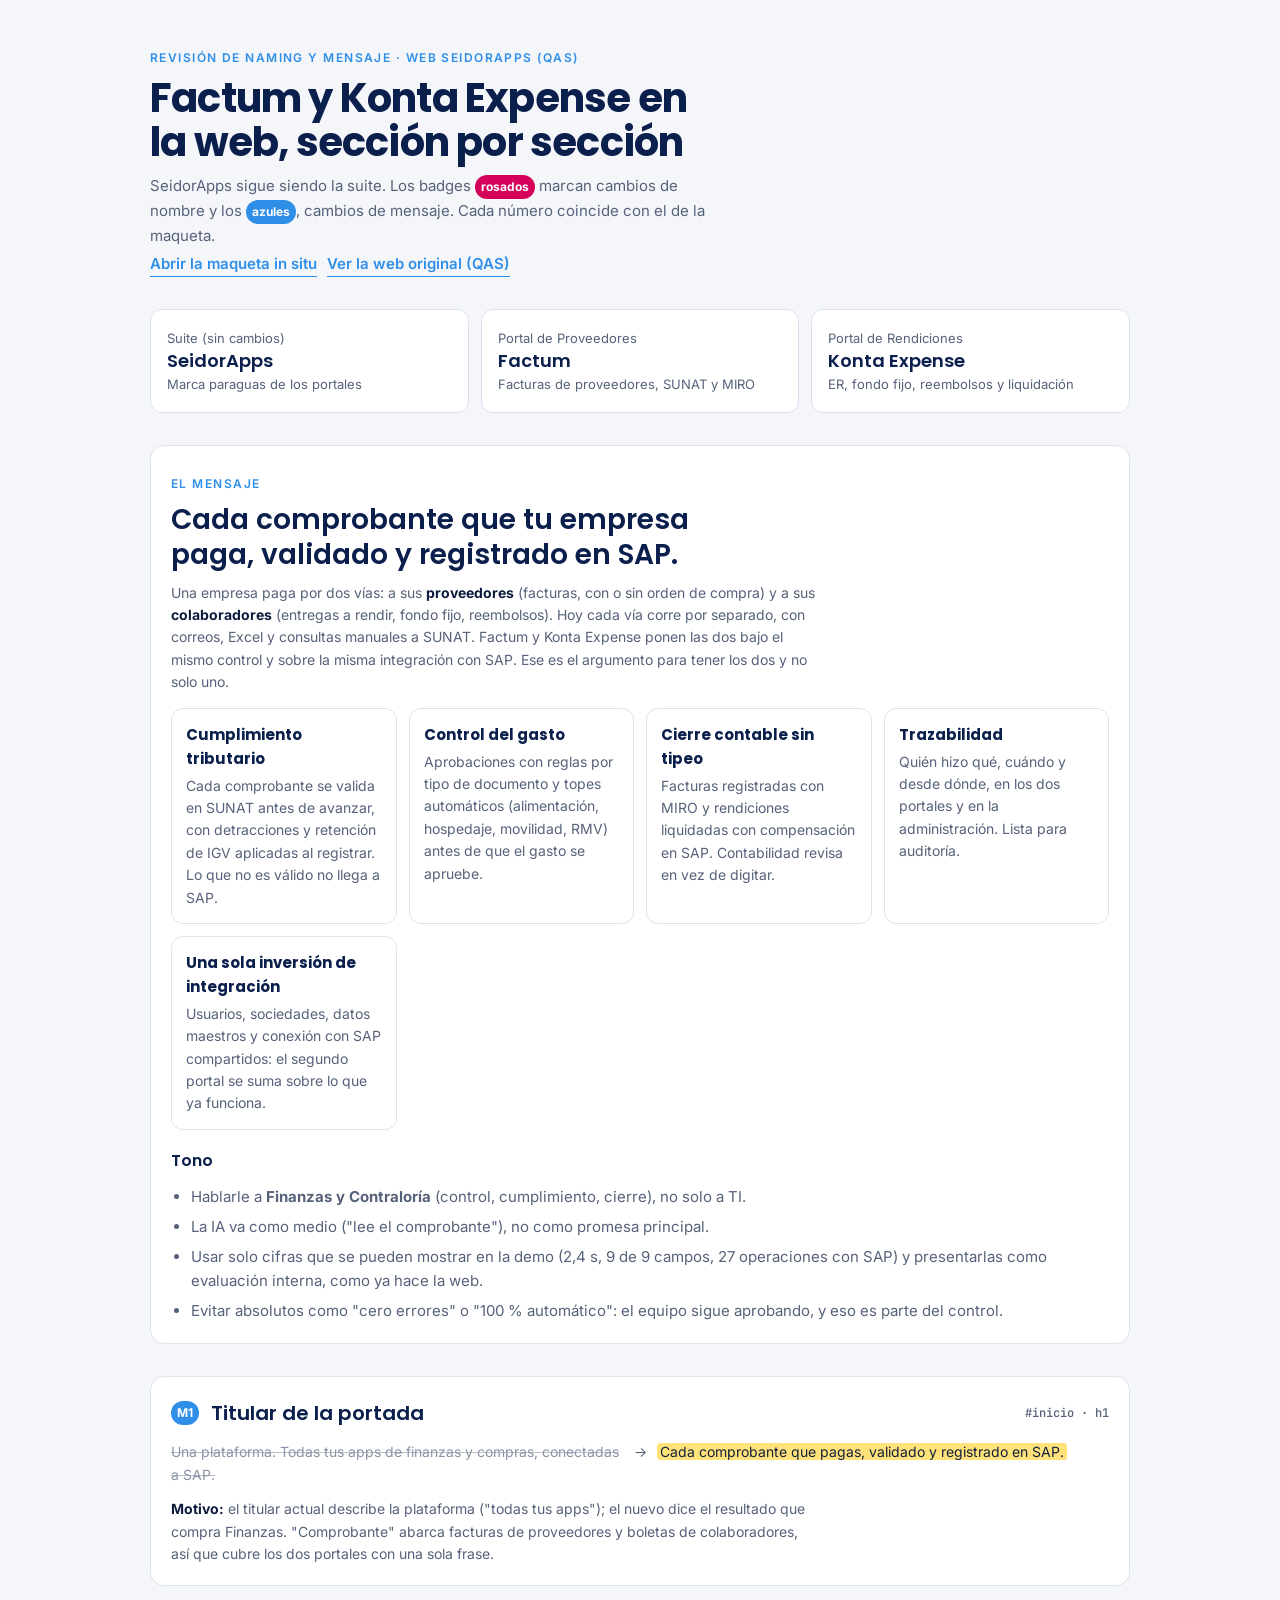
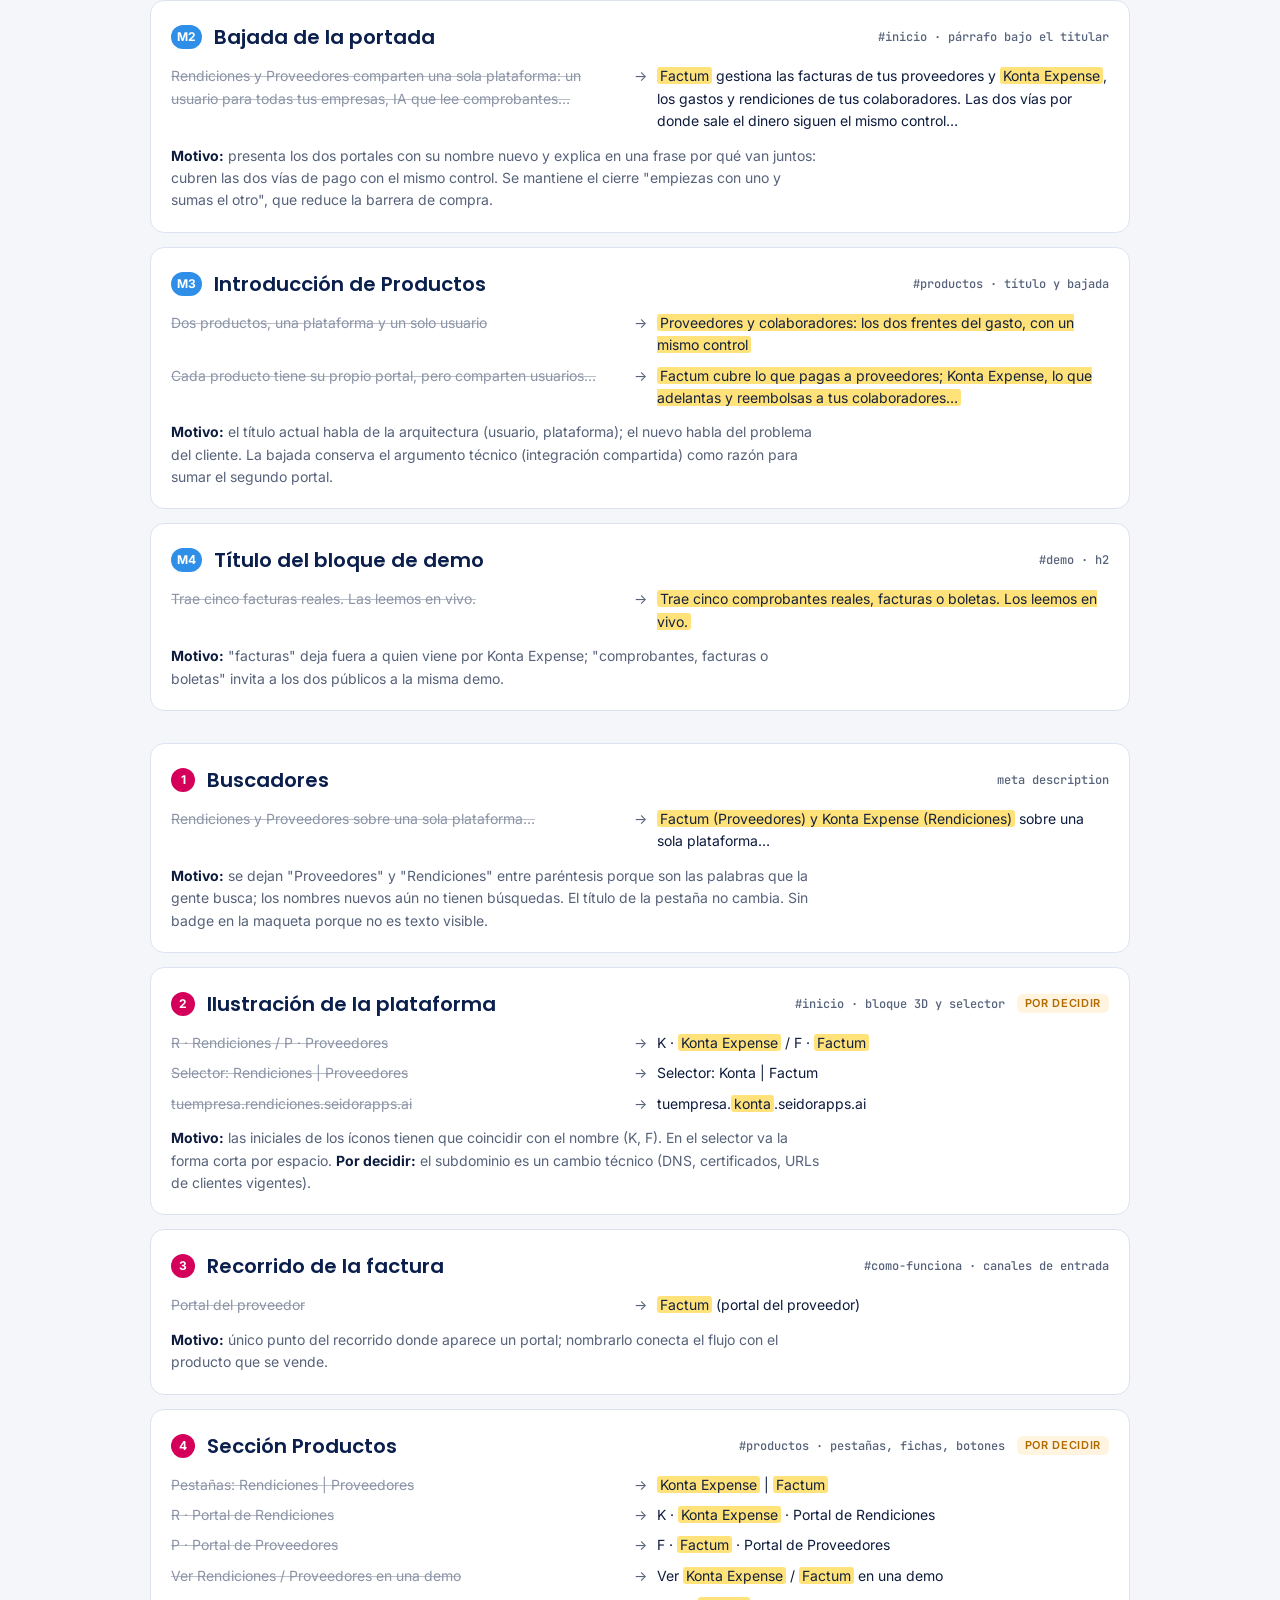
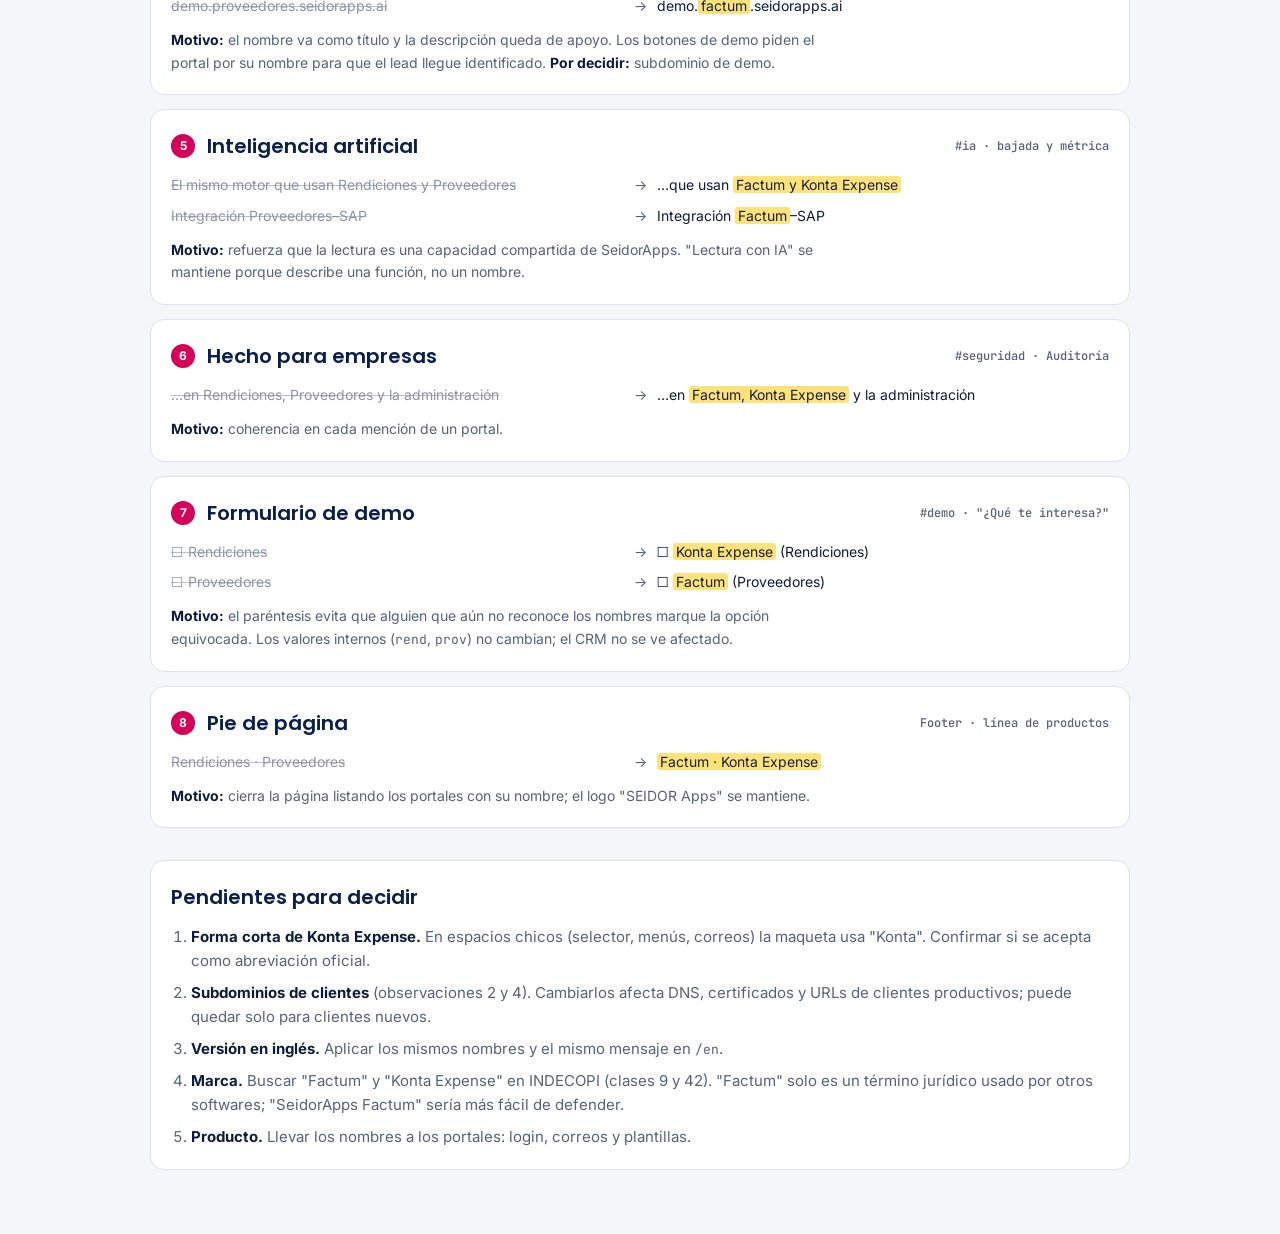
==== commit 736e2624: "Portales Factum y Konta Expense; propuesta de mensaje Co-Authored-By: Claude Opus 5.5 <noreply@anthr" ====
--- a/observaciones.html
+++ b/observaciones.html
@@ -4,7 +4,7 @@
 <meta charset="utf-8">
 <meta name="viewport" content="width=device-width, initial-scale=1, viewport-fit=cover">
 <meta name="robots" content="noindex,nofollow">
-<title>Naming Nexus Konta y Factum</title>
+<title>Factum y Konta Expense</title>
 <meta name="claude:viewport-fit-sides" content="cover">
 <link rel="preconnect" href="https://fonts.googleapis.com">
 <link rel="stylesheet" href="https://fonts.googleapis.com/css2?family=Poppins:wght@500;600;700&family=Inter:wght@400;500;600&family=JetBrains+Mono:wght@400;500&display=swap">
@@ -55,6 +55,14 @@
 .changes .arrow{color:var(--muted)}
 .why{margin:0;color:var(--muted);font-size:14px;max-width:72ch}
 .why b{color:var(--ink)}
+.n.m{background:var(--sky)}
+.pillars{display:grid;grid-template-columns:repeat(auto-fit,minmax(220px,1fr));gap:12px;margin-top:14px}
+.pillars div{border:1px solid var(--line);border-radius:12px;padding:14px;min-width:0}
+.pillars b{display:block;font-family:var(--f-display);color:var(--navy);margin-bottom:4px}
+.pillars p{margin:0;color:var(--muted);font-size:14px}
+.core{font:600 clamp(20px,3.4vw,28px)/1.25 var(--f-display);color:var(--navy);margin:8px 0 0;text-wrap:balance}
+.dont{display:grid;gap:6px;margin:12px 0 0;padding-left:20px;color:var(--muted)}
+h3{font-size:16px;font-weight:600;margin-top:18px}
 .open{background:var(--surface);border:1px solid var(--line);border-radius:14px;padding:20px}
 .open ol{margin:12px 0 0;padding-left:20px;display:grid;gap:8px;color:var(--muted)}
 .open ol b{color:var(--ink)}
@@ -64,113 +72,67 @@
 </head>
 <body>
 <div class="wrap">
-
   <section>
-    <p class="eyebrow">Revisión de naming · web SeidorApps (QAS)</p>
-    <h1>Nexus Konta y Nexus Factum aplicados a la web, sección por sección</h1>
-    <p class="lead">SeidorApps sigue siendo la marca de la suite; solo cambian los nombres de los dos portales. Cada observación lleva el mismo número que el badge rosado de la maqueta: ubica el número allí y revisa aquí el cambio y su motivo.</p>
+    <p class="eyebrow">Revisión de naming y mensaje · web SeidorApps (QAS)</p>
+    <h1>Factum y Konta Expense en la web, sección por sección</h1>
+    <p class="lead">SeidorApps sigue siendo la suite. Los badges <span class="n">rosados</span> marcan cambios de nombre y los <span class="n m">azules</span>, cambios de mensaje. Cada número coincide con el de la maqueta.</p>
     <div class="links"><a href="index.html">Abrir la maqueta in situ</a><a href="https://qas.seidorapps.ai/es" target="_blank" rel="noopener">Ver la web original (QAS)</a></div>
   </section>
 
-  <section class="brand" aria-label="Arquitectura de marca propuesta">
-    <div><span>Suite (sin cambios)</span><b>SeidorApps</b><span>Marca paraguas de todos los portales</span></div>
-    <div><span>Portal de Rendiciones</span><b>Nexus Konta</b><span>ER, fondo fijo y liquidación</span></div>
-    <div><span>Portal de Proveedores</span><b>Nexus Factum</b><span>Facturas, SUNAT y MIRO</span></div>
-  </section>
-
-  <div class="legend"><span class="n">3</span> número de observación <mark>Nexus Konta</mark> texto cambiado en la maqueta <span class="tag">Por decidir</span> requiere decisión fuera del naming</div>
-
-  <section class="list" aria-label="Observaciones por sección">
-
-    <article class="obs">
-      <header><span class="n">1</span><h2>Buscadores</h2><span class="where">meta description</span></header>
-      <ul class="changes">
-        <li><span class="from">Rendiciones y Proveedores sobre una sola plataforma…</span><span class="arrow">→</span><span><mark>Nexus Konta (Rendiciones) y Nexus Factum (Proveedores)</mark> sobre una sola plataforma…</span></li>
-      </ul>
-      <p class="why"><b>Motivo:</b> es el texto que muestra Google bajo el título. Se dejan "Rendiciones" y "Proveedores" entre paréntesis porque son las palabras que la gente busca; los nombres nuevos aún no tienen búsquedas. El título de la pestaña ("SeidorApps — Suite SaaS…") no cambia. Sin badge en la maqueta porque no es texto visible.</p>
-    </article>
-
-    <article class="obs">
-      <header><span class="n">2</span><h2>Portada (hero)</h2><span class="where">#inicio · bajada</span></header>
-      <ul class="changes">
-        <li><span class="from">Rendiciones y Proveedores comparten una sola plataforma</span><span class="arrow">→</span><span><mark>Nexus Konta y Nexus Factum</mark> comparten una sola plataforma</span></li>
-      </ul>
-      <p class="why"><b>Motivo:</b> es la primera mención de los portales en la página; el visitante tiene que leer sus nombres en los primeros segundos. El titular y la etiqueta "SUITE SAAS" no se tocan porque hablan de la suite SeidorApps.</p>
-    </article>
-
-    <article class="obs">
-      <header><span class="n">3</span><h2>Ilustración de la plataforma</h2><span class="where">#inicio · bloque 3D y selector</span><span class="tag">Por decidir</span></header>
-      <ul class="changes">
-        <li><span class="from">R · Rendiciones / P · Proveedores</span><span class="arrow">→</span><span>K · <mark>Nexus Konta</mark> / F · <mark>Nexus Factum</mark></span></li>
-        <li><span class="from">Selector: Rendiciones | Proveedores</span><span class="arrow">→</span><span>Selector: Konta | Factum</span></li>
-        <li><span class="from">Rendiciones usa identidad, lectura con IA…</span><span class="arrow">→</span><span><mark>Nexus Konta</mark> usa identidad, lectura con IA…</span></li>
-        <li><span class="from">tuempresa.rendiciones.seidorapps.ai</span><span class="arrow">→</span><span>tuempresa.<mark>konta</mark>.seidorapps.ai</span></li>
-      </ul>
-      <p class="why"><b>Motivo:</b> las iniciales de los íconos (R, P) tienen que coincidir con el nombre nuevo (K, F) o el bloque pierde sentido. En el selector se usa la forma corta porque el espacio es chico. "Plataforma SeidorApps incluida" se mantiene. <b>Por decidir:</b> el subdominio es un cambio técnico (DNS, certificados, URLs de clientes vigentes); se muestra como propuesta, no como cambio de texto.</p>
-    </article>
-
-    <article class="obs">
-      <header><span class="n">4</span><h2>Recorrido de la factura</h2><span class="where">#como-funciona · paso 1, canales de entrada</span></header>
-      <ul class="changes"><li><span class="from">Portal del proveedor</span><span class="arrow">→</span><span><mark>Nexus Factum</mark> (portal del proveedor)</span></li></ul>
-      <p class="why"><b>Motivo:</b> es el único punto del recorrido donde aparece un portal. Nombrarlo ahí conecta el flujo con el producto que se vende; la descripción queda entre paréntesis para no perder claridad. "Con SeidorApps pasan solos" se mantiene.</p>
-    </article>
-
-    <article class="obs">
-      <header><span class="n">5</span><h2>Sección Productos</h2><span class="where">#productos · pestañas, fichas, botones</span><span class="tag">Por decidir</span></header>
-      <ul class="changes">
-        <li><span class="from">Pestañas: Rendiciones | Proveedores</span><span class="arrow">→</span><span><mark>Nexus Konta</mark> | <mark>Nexus Factum</mark></span></li>
-        <li><span class="from">R · Portal de Rendiciones</span><span class="arrow">→</span><span>K · <mark>Nexus Konta</mark> · Portal de Rendiciones</span></li>
-        <li><span class="from">P · Portal de Proveedores</span><span class="arrow">→</span><span>F · <mark>Nexus Factum</mark> · Portal de Proveedores</span></li>
-        <li><span class="from">Ver Rendiciones / Proveedores en una demo</span><span class="arrow">→</span><span>Ver <mark>Nexus Konta</mark> / <mark>Nexus Factum</mark> en una demo</span></li>
-        <li><span class="from">demo.proveedores.seidorapps.ai</span><span class="arrow">→</span><span>demo.<mark>factum</mark>.seidorapps.ai</span></li>
-      </ul>
-      <p class="why"><b>Motivo:</b> es la sección donde cada portal se presenta, así que el nombre va como título y la descripción ("Portal de Rendiciones") queda como apoyo. Los botones de demo piden el portal por su nombre para que el lead llegue ya identificado. <b>Por decidir:</b> el subdominio de demo, igual que en la observación 3.</p>
-    </article>
-
-    <article class="obs">
-      <header><span class="n">6</span><h2>Inteligencia artificial</h2><span class="where">#ia · bajada y métrica "27 operaciones"</span></header>
-      <ul class="changes">
-        <li><span class="from">El mismo motor que usan Rendiciones y Proveedores</span><span class="arrow">→</span><span>…que usan <mark>Nexus Konta y Nexus Factum</mark></span></li>
-        <li><span class="from">Integración Proveedores–SAP</span><span class="arrow">→</span><span>Integración <mark>Nexus Factum</mark>–SAP</span></li>
-      </ul>
-      <p class="why"><b>Motivo:</b> refuerza que la lectura con IA es una capacidad compartida de SeidorApps. Se mantienen "Leer documento con IA" y "Lectura con IA" porque son funciones; la regla de no usar "IA" aplica a los nombres de los portales, no a la descripción de funciones.</p>
-    </article>
-
-    <article class="obs">
-      <header><span class="n">7</span><h2>Hecho para empresas</h2><span class="where">#seguridad · tarjeta Auditoría</span></header>
-      <ul class="changes"><li><span class="from">…en Rendiciones, Proveedores y la administración</span><span class="arrow">→</span><span>…en <mark>Nexus Konta, Nexus Factum</mark> y la administración</span></li></ul>
-      <p class="why"><b>Motivo:</b> coherencia; cualquier mención de un portal usa su nombre comercial.</p>
-    </article>
-
-    <article class="obs">
-      <header><span class="n">8</span><h2>Formulario de demo</h2><span class="where">#demo · "¿Qué te interesa?"</span></header>
-      <ul class="changes">
-        <li><span class="from">☐ Rendiciones</span><span class="arrow">→</span><span>☐ <mark>Nexus Konta</mark> (Rendiciones)</span></li>
-        <li><span class="from">☐ Proveedores</span><span class="arrow">→</span><span>☐ <mark>Nexus Factum</mark> (Proveedores)</span></li>
-      </ul>
-      <p class="why"><b>Motivo:</b> quien llena el formulario quizá aún no reconoce los nombres nuevos; el paréntesis evita que marque la opción equivocada. Los valores internos del formulario (<code>rend</code>, <code>prov</code>) no cambian, así que el CRM no se ve afectado.</p>
-    </article>
-
-    <article class="obs">
-      <header><span class="n">9</span><h2>Pie de página</h2><span class="where">Footer · línea de productos</span></header>
-      <ul class="changes">
-        <li><span class="from">Rendiciones · Proveedores</span><span class="arrow">→</span><span><mark>Nexus Konta · Nexus Factum</mark></span></li>
-      </ul>
-      <p class="why"><b>Motivo:</b> cierra la página listando los portales con su nombre; el logo "SEIDOR Apps" se mantiene.</p>
-    </article>
+  <section class="brand" aria-label="Arquitectura de marca">
+    <div><span>Suite (sin cambios)</span><b>SeidorApps</b><span>Marca paraguas de los portales</span></div>
+    <div><span>Portal de Proveedores</span><b>Factum</b><span>Facturas de proveedores, SUNAT y MIRO</span></div>
+    <div><span>Portal de Rendiciones</span><b>Konta Expense</b><span>ER, fondo fijo, reembolsos y liquidación</span></div>
   </section>
 
   <section class="open">
-    <h2>Fuera de la maqueta: pendientes para decidir</h2>
+    <p class="eyebrow">El mensaje</p>
+    <p class="core">Cada comprobante que tu empresa paga, validado y registrado en SAP.</p>
+    <p class="why" style="margin-top:10px">Una empresa paga por dos vías: a sus <b>proveedores</b> (facturas, con o sin orden de compra) y a sus <b>colaboradores</b> (entregas a rendir, fondo fijo, reembolsos). Hoy cada vía corre por separado, con correos, Excel y consultas manuales a SUNAT. Factum y Konta Expense ponen las dos bajo el mismo control y sobre la misma integración con SAP. Ese es el argumento para tener los dos y no solo uno.</p>
+    <div class="pillars">
+      <div><b>Cumplimiento tributario</b><p>Cada comprobante se valida en SUNAT antes de avanzar, con detracciones y retención de IGV aplicadas al registrar. Lo que no es válido no llega a SAP.</p></div>
+      <div><b>Control del gasto</b><p>Aprobaciones con reglas por tipo de documento y topes automáticos (alimentación, hospedaje, movilidad, RMV) antes de que el gasto se apruebe.</p></div>
+      <div><b>Cierre contable sin tipeo</b><p>Facturas registradas con MIRO y rendiciones liquidadas con compensación en SAP. Contabilidad revisa en vez de digitar.</p></div>
+      <div><b>Trazabilidad</b><p>Quién hizo qué, cuándo y desde dónde, en los dos portales y en la administración. Lista para auditoría.</p></div>
+      <div><b>Una sola inversión de integración</b><p>Usuarios, sociedades, datos maestros y conexión con SAP compartidos: el segundo portal se suma sobre lo que ya funciona.</p></div>
+    </div>
+    <h3>Tono</h3>
+    <ul class="dont">
+      <li>Hablarle a <b>Finanzas y Contraloría</b> (control, cumplimiento, cierre), no solo a TI.</li>
+      <li>La IA va como medio ("lee el comprobante"), no como promesa principal.</li>
+      <li>Usar solo cifras que se pueden mostrar en la demo (2,4 s, 9 de 9 campos, 27 operaciones con SAP) y presentarlas como evaluación interna, como ya hace la web.</li>
+      <li>Evitar absolutos como "cero errores" o "100 % automático": el equipo sigue aprobando, y eso es parte del control.</li>
+    </ul>
+  </section>
+
+  <section class="list" aria-label="Cambios de mensaje">
+<article class="obs"><header><span class="n m">M1</span><h2>Titular de la portada</h2><span class="where">#inicio · h1</span></header><ul class="changes"><li><span class="from">Una plataforma. Todas tus apps de finanzas y compras, conectadas a SAP.</span><span class="arrow">→</span><span><mark>Cada comprobante que pagas, validado y registrado en SAP.</mark></span></li></ul><p class="why"><b>Motivo:</b> el titular actual describe la plataforma ("todas tus apps"); el nuevo dice el resultado que compra Finanzas. "Comprobante" abarca facturas de proveedores y boletas de colaboradores, así que cubre los dos portales con una sola frase.</p></article>
+<article class="obs"><header><span class="n m">M2</span><h2>Bajada de la portada</h2><span class="where">#inicio · párrafo bajo el titular</span></header><ul class="changes"><li><span class="from">Rendiciones y Proveedores comparten una sola plataforma: un usuario para todas tus empresas, IA que lee comprobantes…</span><span class="arrow">→</span><span><mark>Factum</mark> gestiona las facturas de tus proveedores y <mark>Konta Expense</mark>, los gastos y rendiciones de tus colaboradores. Las dos vías por donde sale el dinero siguen el mismo control…</span></li></ul><p class="why"><b>Motivo:</b> presenta los dos portales con su nombre nuevo y explica en una frase por qué van juntos: cubren las dos vías de pago con el mismo control. Se mantiene el cierre "empiezas con uno y sumas el otro", que reduce la barrera de compra.</p></article>
+<article class="obs"><header><span class="n m">M3</span><h2>Introducción de Productos</h2><span class="where">#productos · título y bajada</span></header><ul class="changes"><li><span class="from">Dos productos, una plataforma y un solo usuario</span><span class="arrow">→</span><span><mark>Proveedores y colaboradores: los dos frentes del gasto, con un mismo control</mark></span></li><li><span class="from">Cada producto tiene su propio portal, pero comparten usuarios…</span><span class="arrow">→</span><span><mark>Factum cubre lo que pagas a proveedores; Konta Expense, lo que adelantas y reembolsas a tus colaboradores…</mark></span></li></ul><p class="why"><b>Motivo:</b> el título actual habla de la arquitectura (usuario, plataforma); el nuevo habla del problema del cliente. La bajada conserva el argumento técnico (integración compartida) como razón para sumar el segundo portal.</p></article>
+<article class="obs"><header><span class="n m">M4</span><h2>Título del bloque de demo</h2><span class="where">#demo · h2</span></header><ul class="changes"><li><span class="from">Trae cinco facturas reales. Las leemos en vivo.</span><span class="arrow">→</span><span><mark>Trae cinco comprobantes reales, facturas o boletas. Los leemos en vivo.</mark></span></li></ul><p class="why"><b>Motivo:</b> "facturas" deja fuera a quien viene por Konta Expense; "comprobantes, facturas o boletas" invita a los dos públicos a la misma demo.</p></article>
+  </section>
+
+  <section class="list" aria-label="Cambios de nombre">
+<article class="obs"><header><span class="n">1</span><h2>Buscadores</h2><span class="where">meta description</span></header><ul class="changes"><li><span class="from">Rendiciones y Proveedores sobre una sola plataforma…</span><span class="arrow">→</span><span><mark>Factum (Proveedores) y Konta Expense (Rendiciones)</mark> sobre una sola plataforma…</span></li></ul><p class="why"><b>Motivo:</b> se dejan "Proveedores" y "Rendiciones" entre paréntesis porque son las palabras que la gente busca; los nombres nuevos aún no tienen búsquedas. El título de la pestaña no cambia. Sin badge en la maqueta porque no es texto visible.</p></article>
+<article class="obs"><header><span class="n">2</span><h2>Ilustración de la plataforma</h2><span class="where">#inicio · bloque 3D y selector</span><span class="tag">Por decidir</span></header><ul class="changes"><li><span class="from">R · Rendiciones / P · Proveedores</span><span class="arrow">→</span><span>K · <mark>Konta Expense</mark> / F · <mark>Factum</mark></span></li><li><span class="from">Selector: Rendiciones | Proveedores</span><span class="arrow">→</span><span>Selector: Konta | Factum</span></li><li><span class="from">tuempresa.rendiciones.seidorapps.ai</span><span class="arrow">→</span><span>tuempresa.<mark>konta</mark>.seidorapps.ai</span></li></ul><p class="why"><b>Motivo:</b> las iniciales de los íconos tienen que coincidir con el nombre (K, F). En el selector va la forma corta por espacio. <b>Por decidir:</b> el subdominio es un cambio técnico (DNS, certificados, URLs de clientes vigentes).</p></article>
+<article class="obs"><header><span class="n">3</span><h2>Recorrido de la factura</h2><span class="where">#como-funciona · canales de entrada</span></header><ul class="changes"><li><span class="from">Portal del proveedor</span><span class="arrow">→</span><span><mark>Factum</mark> (portal del proveedor)</span></li></ul><p class="why"><b>Motivo:</b> único punto del recorrido donde aparece un portal; nombrarlo conecta el flujo con el producto que se vende.</p></article>
+<article class="obs"><header><span class="n">4</span><h2>Sección Productos</h2><span class="where">#productos · pestañas, fichas, botones</span><span class="tag">Por decidir</span></header><ul class="changes"><li><span class="from">Pestañas: Rendiciones | Proveedores</span><span class="arrow">→</span><span><mark>Konta Expense</mark> | <mark>Factum</mark></span></li><li><span class="from">R · Portal de Rendiciones</span><span class="arrow">→</span><span>K · <mark>Konta Expense</mark> · Portal de Rendiciones</span></li><li><span class="from">P · Portal de Proveedores</span><span class="arrow">→</span><span>F · <mark>Factum</mark> · Portal de Proveedores</span></li><li><span class="from">Ver Rendiciones / Proveedores en una demo</span><span class="arrow">→</span><span>Ver <mark>Konta Expense</mark> / <mark>Factum</mark> en una demo</span></li><li><span class="from">demo.proveedores.seidorapps.ai</span><span class="arrow">→</span><span>demo.<mark>factum</mark>.seidorapps.ai</span></li></ul><p class="why"><b>Motivo:</b> el nombre va como título y la descripción queda de apoyo. Los botones de demo piden el portal por su nombre para que el lead llegue identificado. <b>Por decidir:</b> subdominio de demo.</p></article>
+<article class="obs"><header><span class="n">5</span><h2>Inteligencia artificial</h2><span class="where">#ia · bajada y métrica</span></header><ul class="changes"><li><span class="from">El mismo motor que usan Rendiciones y Proveedores</span><span class="arrow">→</span><span>…que usan <mark>Factum y Konta Expense</mark></span></li><li><span class="from">Integración Proveedores–SAP</span><span class="arrow">→</span><span>Integración <mark>Factum</mark>–SAP</span></li></ul><p class="why"><b>Motivo:</b> refuerza que la lectura es una capacidad compartida de SeidorApps. "Lectura con IA" se mantiene porque describe una función, no un nombre.</p></article>
+<article class="obs"><header><span class="n">6</span><h2>Hecho para empresas</h2><span class="where">#seguridad · Auditoría</span></header><ul class="changes"><li><span class="from">…en Rendiciones, Proveedores y la administración</span><span class="arrow">→</span><span>…en <mark>Factum, Konta Expense</mark> y la administración</span></li></ul><p class="why"><b>Motivo:</b> coherencia en cada mención de un portal.</p></article>
+<article class="obs"><header><span class="n">7</span><h2>Formulario de demo</h2><span class="where">#demo · "¿Qué te interesa?"</span></header><ul class="changes"><li><span class="from">☐ Rendiciones</span><span class="arrow">→</span><span>☐ <mark>Konta Expense</mark> (Rendiciones)</span></li><li><span class="from">☐ Proveedores</span><span class="arrow">→</span><span>☐ <mark>Factum</mark> (Proveedores)</span></li></ul><p class="why"><b>Motivo:</b> el paréntesis evita que alguien que aún no reconoce los nombres marque la opción equivocada. Los valores internos (<code>rend</code>, <code>prov</code>) no cambian; el CRM no se ve afectado.</p></article>
+<article class="obs"><header><span class="n">8</span><h2>Pie de página</h2><span class="where">Footer · línea de productos</span></header><ul class="changes"><li><span class="from">Rendiciones · Proveedores</span><span class="arrow">→</span><span><mark>Factum · Konta Expense</mark></span></li></ul><p class="why"><b>Motivo:</b> cierra la página listando los portales con su nombre; el logo "SEIDOR Apps" se mantiene.</p></article>
+  </section>
+
+  <section class="open">
+    <h2>Pendientes para decidir</h2>
     <ol>
-      <li><b>Prefijo "Nexus".</b> Sin "Seidor Nexus" como suite, "Nexus" queda como apellido común de los portales. Alternativa: usar solo <b>Konta</b> y <b>Factum</b> bajo SeidorApps.</li>
-      <li><b>Subdominios de clientes</b> (observaciones 3 y 5). Cambiarlos afecta DNS, certificados y URLs que los clientes productivos ya usan; puede quedar solo para clientes nuevos.</li>
-      <li><b>Versión en inglés.</b> Los nombres funcionan igual en <code>/en</code>; falta aplicar los mismos cambios allí.</li>
-      <li><b>Marca y dominios.</b> Buscar "Nexus Konta", "Nexus Factum", "Konta" y "Factum" en INDECOPI (clases 9 y 42) antes de publicar.</li>
-      <li><b>Producto.</b> Los nombres también tienen que llegar a los portales (login, correos, plantillas); hoy la web es solo la cara comercial.</li>
+      <li><b>Forma corta de Konta Expense.</b> En espacios chicos (selector, menús, correos) la maqueta usa "Konta". Confirmar si se acepta como abreviación oficial.</li>
+      <li><b>Subdominios de clientes</b> (observaciones 2 y 4). Cambiarlos afecta DNS, certificados y URLs de clientes productivos; puede quedar solo para clientes nuevos.</li>
+      <li><b>Versión en inglés.</b> Aplicar los mismos nombres y el mismo mensaje en <code>/en</code>.</li>
+      <li><b>Marca.</b> Buscar "Factum" y "Konta Expense" en INDECOPI (clases 9 y 42). "Factum" solo es un término jurídico usado por otros softwares; "SeidorApps Factum" sería más fácil de defender.</li>
+      <li><b>Producto.</b> Llevar los nombres a los portales: login, correos y plantillas.</li>
     </ol>
   </section>
-
 </div>
 </body>
 </html>
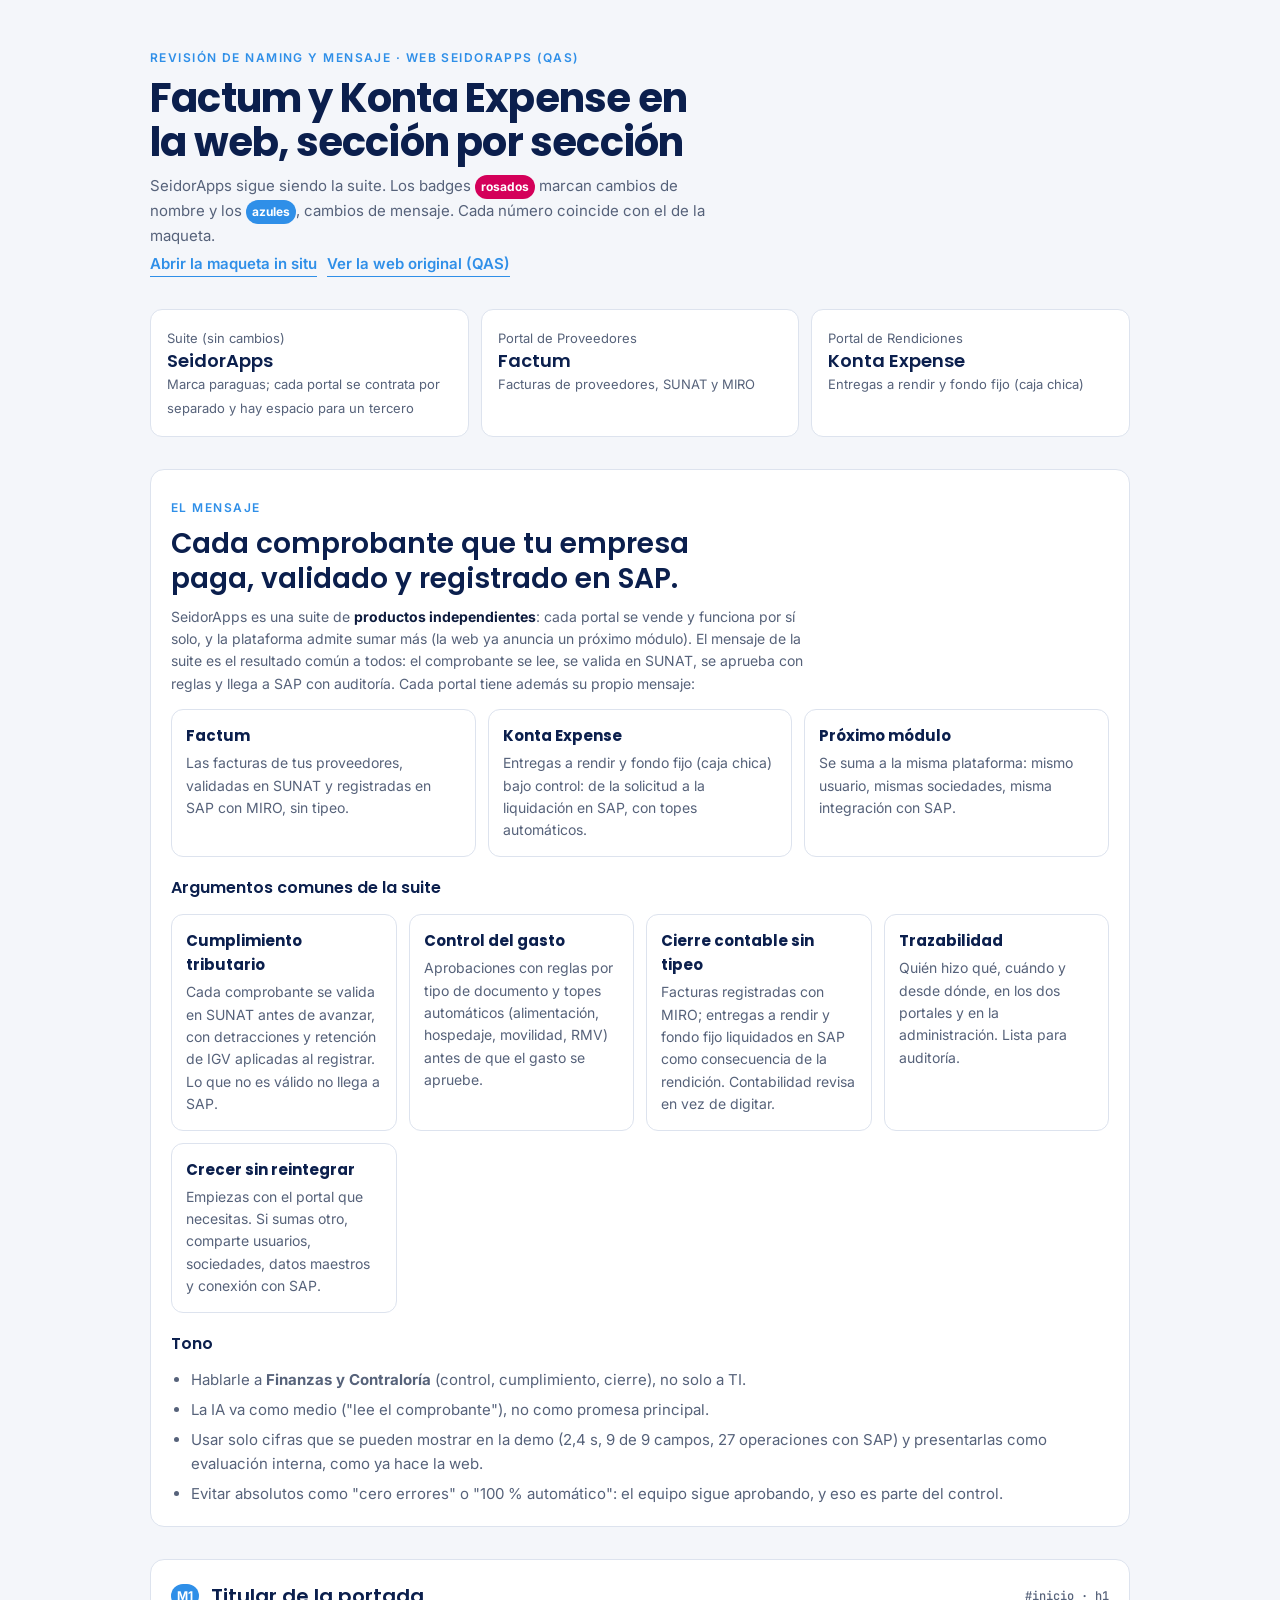
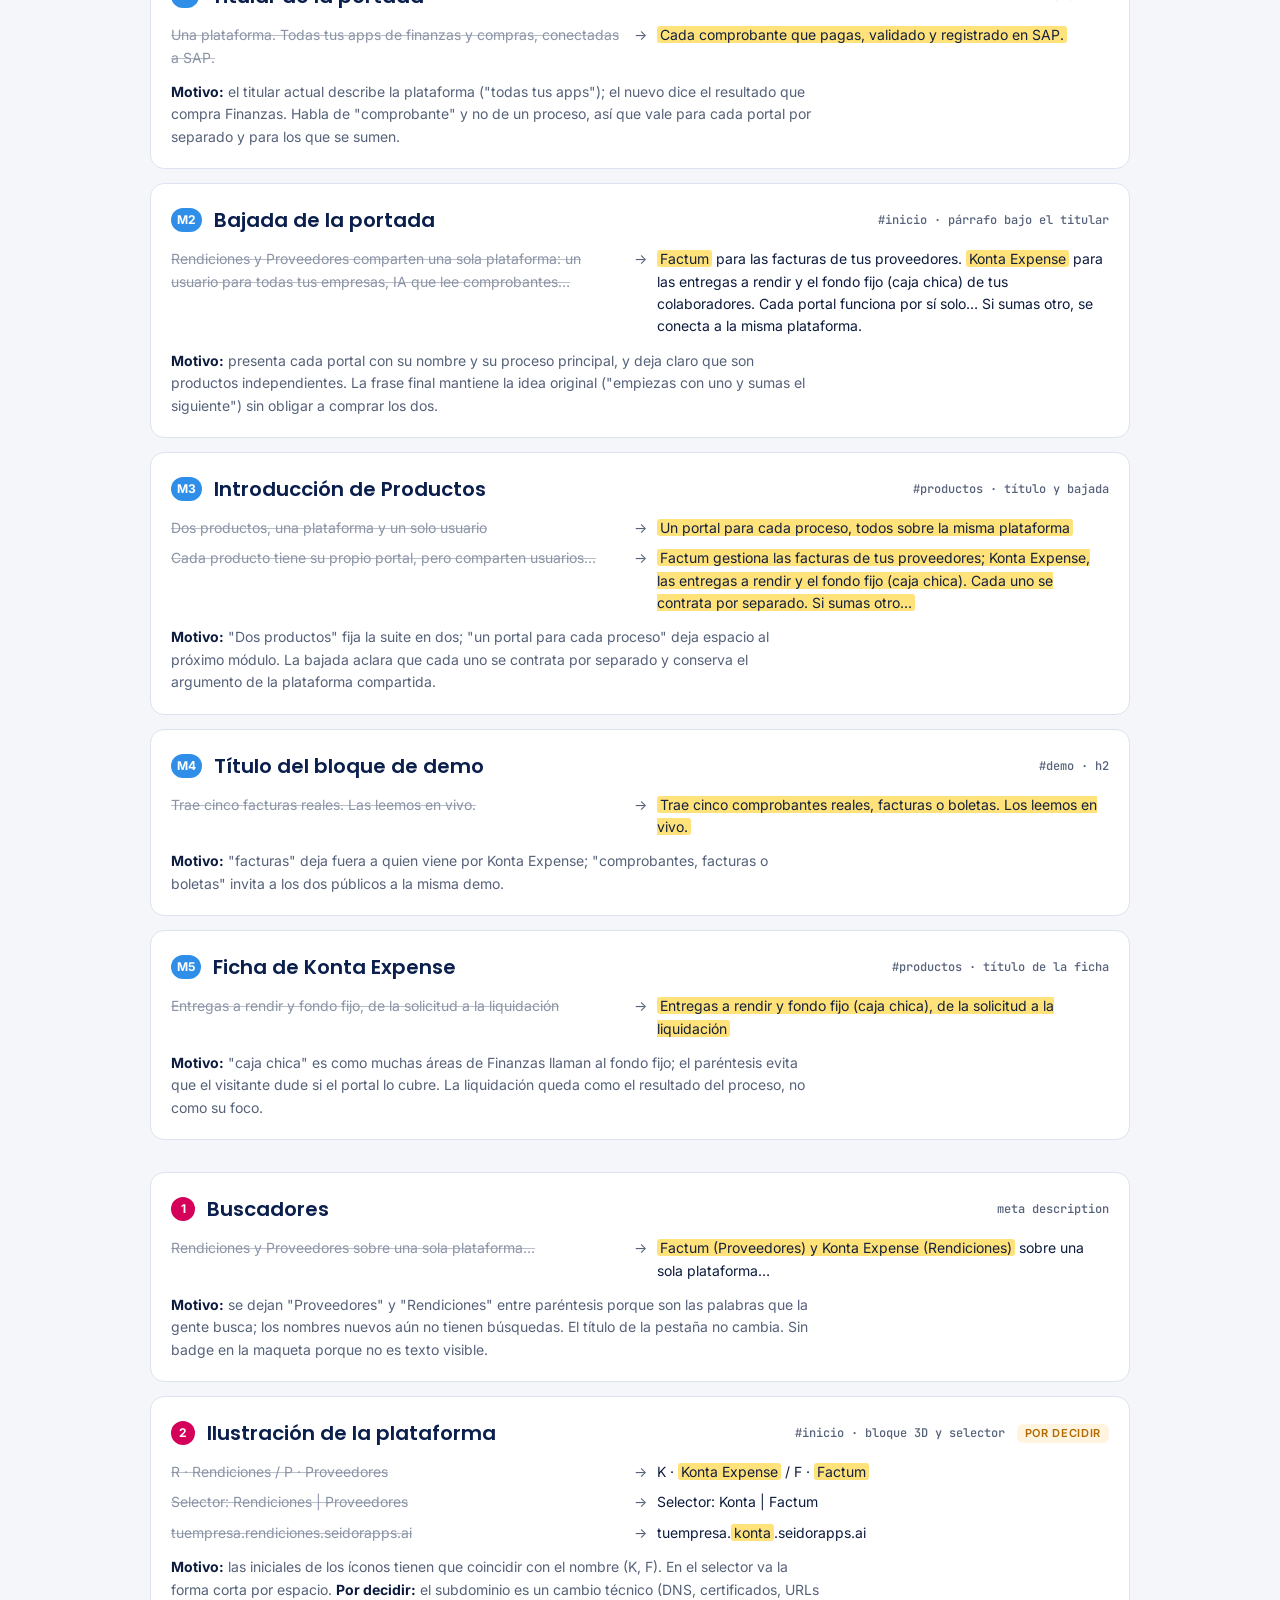
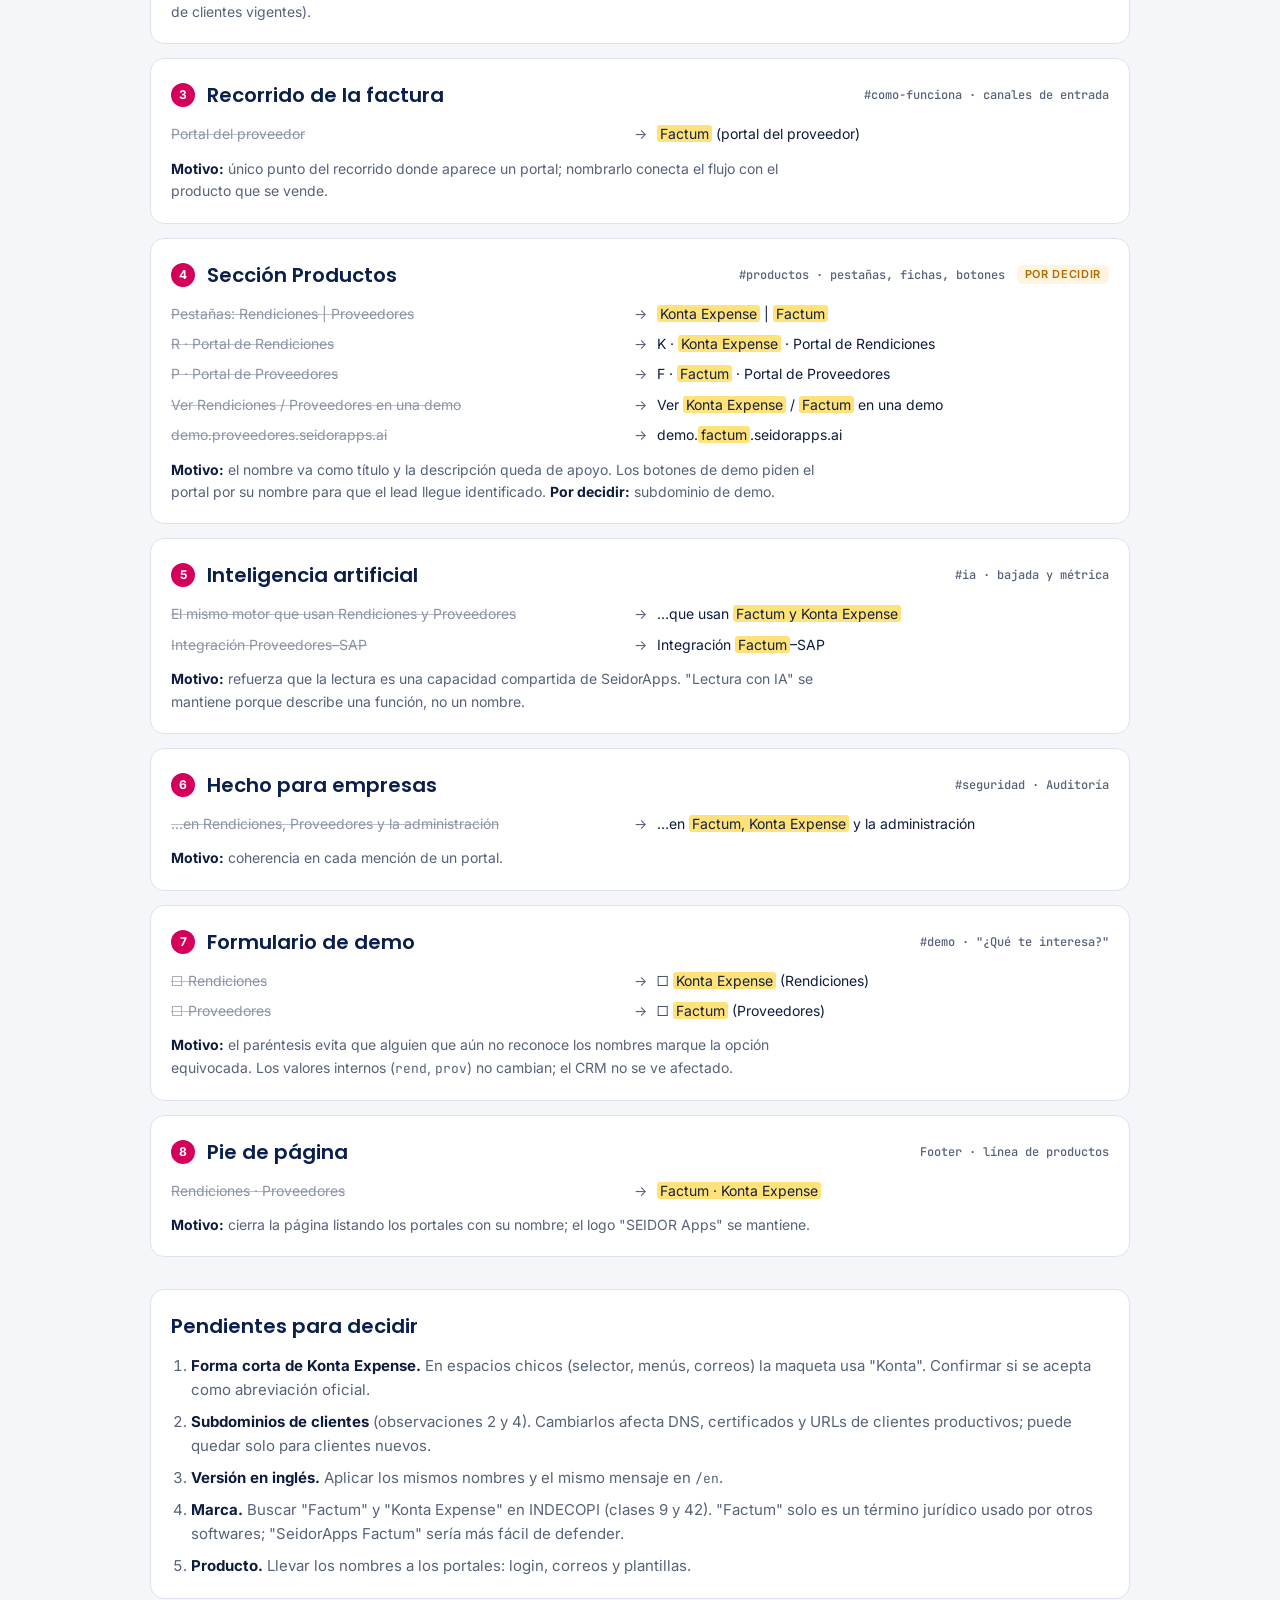
==== commit 94811d7c: "Portales como productos independientes; Konta Expense = ER y fondo fijo (caja chica) Co-Authored-By:" ====
--- a/observaciones.html
+++ b/observaciones.html
@@ -80,21 +80,27 @@
   </section>
 
   <section class="brand" aria-label="Arquitectura de marca">
-    <div><span>Suite (sin cambios)</span><b>SeidorApps</b><span>Marca paraguas de los portales</span></div>
+    <div><span>Suite (sin cambios)</span><b>SeidorApps</b><span>Marca paraguas; cada portal se contrata por separado y hay espacio para un tercero</span></div>
     <div><span>Portal de Proveedores</span><b>Factum</b><span>Facturas de proveedores, SUNAT y MIRO</span></div>
-    <div><span>Portal de Rendiciones</span><b>Konta Expense</b><span>ER, fondo fijo, reembolsos y liquidación</span></div>
+    <div><span>Portal de Rendiciones</span><b>Konta Expense</b><span>Entregas a rendir y fondo fijo (caja chica)</span></div>
   </section>
 
   <section class="open">
     <p class="eyebrow">El mensaje</p>
     <p class="core">Cada comprobante que tu empresa paga, validado y registrado en SAP.</p>
-    <p class="why" style="margin-top:10px">Una empresa paga por dos vías: a sus <b>proveedores</b> (facturas, con o sin orden de compra) y a sus <b>colaboradores</b> (entregas a rendir, fondo fijo, reembolsos). Hoy cada vía corre por separado, con correos, Excel y consultas manuales a SUNAT. Factum y Konta Expense ponen las dos bajo el mismo control y sobre la misma integración con SAP. Ese es el argumento para tener los dos y no solo uno.</p>
+    <p class="why" style="margin-top:10px">SeidorApps es una suite de <b>productos independientes</b>: cada portal se vende y funciona por sí solo, y la plataforma admite sumar más (la web ya anuncia un próximo módulo). El mensaje de la suite es el resultado común a todos: el comprobante se lee, se valida en SUNAT, se aprueba con reglas y llega a SAP con auditoría. Cada portal tiene además su propio mensaje:</p>
+    <div class="pillars">
+      <div><b>Factum</b><p>Las facturas de tus proveedores, validadas en SUNAT y registradas en SAP con MIRO, sin tipeo.</p></div>
+      <div><b>Konta Expense</b><p>Entregas a rendir y fondo fijo (caja chica) bajo control: de la solicitud a la liquidación en SAP, con topes automáticos.</p></div>
+      <div><b>Próximo módulo</b><p>Se suma a la misma plataforma: mismo usuario, mismas sociedades, misma integración con SAP.</p></div>
+    </div>
+    <h3>Argumentos comunes de la suite</h3>
     <div class="pillars">
       <div><b>Cumplimiento tributario</b><p>Cada comprobante se valida en SUNAT antes de avanzar, con detracciones y retención de IGV aplicadas al registrar. Lo que no es válido no llega a SAP.</p></div>
       <div><b>Control del gasto</b><p>Aprobaciones con reglas por tipo de documento y topes automáticos (alimentación, hospedaje, movilidad, RMV) antes de que el gasto se apruebe.</p></div>
-      <div><b>Cierre contable sin tipeo</b><p>Facturas registradas con MIRO y rendiciones liquidadas con compensación en SAP. Contabilidad revisa en vez de digitar.</p></div>
+      <div><b>Cierre contable sin tipeo</b><p>Facturas registradas con MIRO; entregas a rendir y fondo fijo liquidados en SAP como consecuencia de la rendición. Contabilidad revisa en vez de digitar.</p></div>
       <div><b>Trazabilidad</b><p>Quién hizo qué, cuándo y desde dónde, en los dos portales y en la administración. Lista para auditoría.</p></div>
-      <div><b>Una sola inversión de integración</b><p>Usuarios, sociedades, datos maestros y conexión con SAP compartidos: el segundo portal se suma sobre lo que ya funciona.</p></div>
+      <div><b>Crecer sin reintegrar</b><p>Empiezas con el portal que necesitas. Si sumas otro, comparte usuarios, sociedades, datos maestros y conexión con SAP.</p></div>
     </div>
     <h3>Tono</h3>
     <ul class="dont">
@@ -106,10 +112,11 @@
   </section>
 
   <section class="list" aria-label="Cambios de mensaje">
-<article class="obs"><header><span class="n m">M1</span><h2>Titular de la portada</h2><span class="where">#inicio · h1</span></header><ul class="changes"><li><span class="from">Una plataforma. Todas tus apps de finanzas y compras, conectadas a SAP.</span><span class="arrow">→</span><span><mark>Cada comprobante que pagas, validado y registrado en SAP.</mark></span></li></ul><p class="why"><b>Motivo:</b> el titular actual describe la plataforma ("todas tus apps"); el nuevo dice el resultado que compra Finanzas. "Comprobante" abarca facturas de proveedores y boletas de colaboradores, así que cubre los dos portales con una sola frase.</p></article>
-<article class="obs"><header><span class="n m">M2</span><h2>Bajada de la portada</h2><span class="where">#inicio · párrafo bajo el titular</span></header><ul class="changes"><li><span class="from">Rendiciones y Proveedores comparten una sola plataforma: un usuario para todas tus empresas, IA que lee comprobantes…</span><span class="arrow">→</span><span><mark>Factum</mark> gestiona las facturas de tus proveedores y <mark>Konta Expense</mark>, los gastos y rendiciones de tus colaboradores. Las dos vías por donde sale el dinero siguen el mismo control…</span></li></ul><p class="why"><b>Motivo:</b> presenta los dos portales con su nombre nuevo y explica en una frase por qué van juntos: cubren las dos vías de pago con el mismo control. Se mantiene el cierre "empiezas con uno y sumas el otro", que reduce la barrera de compra.</p></article>
-<article class="obs"><header><span class="n m">M3</span><h2>Introducción de Productos</h2><span class="where">#productos · título y bajada</span></header><ul class="changes"><li><span class="from">Dos productos, una plataforma y un solo usuario</span><span class="arrow">→</span><span><mark>Proveedores y colaboradores: los dos frentes del gasto, con un mismo control</mark></span></li><li><span class="from">Cada producto tiene su propio portal, pero comparten usuarios…</span><span class="arrow">→</span><span><mark>Factum cubre lo que pagas a proveedores; Konta Expense, lo que adelantas y reembolsas a tus colaboradores…</mark></span></li></ul><p class="why"><b>Motivo:</b> el título actual habla de la arquitectura (usuario, plataforma); el nuevo habla del problema del cliente. La bajada conserva el argumento técnico (integración compartida) como razón para sumar el segundo portal.</p></article>
+<article class="obs"><header><span class="n m">M1</span><h2>Titular de la portada</h2><span class="where">#inicio · h1</span></header><ul class="changes"><li><span class="from">Una plataforma. Todas tus apps de finanzas y compras, conectadas a SAP.</span><span class="arrow">→</span><span><mark>Cada comprobante que pagas, validado y registrado en SAP.</mark></span></li></ul><p class="why"><b>Motivo:</b> el titular actual describe la plataforma ("todas tus apps"); el nuevo dice el resultado que compra Finanzas. Habla de "comprobante" y no de un proceso, así que vale para cada portal por separado y para los que se sumen.</p></article>
+<article class="obs"><header><span class="n m">M2</span><h2>Bajada de la portada</h2><span class="where">#inicio · párrafo bajo el titular</span></header><ul class="changes"><li><span class="from">Rendiciones y Proveedores comparten una sola plataforma: un usuario para todas tus empresas, IA que lee comprobantes…</span><span class="arrow">→</span><span><mark>Factum</mark> para las facturas de tus proveedores. <mark>Konta Expense</mark> para las entregas a rendir y el fondo fijo (caja chica) de tus colaboradores. Cada portal funciona por sí solo… Si sumas otro, se conecta a la misma plataforma.</span></li></ul><p class="why"><b>Motivo:</b> presenta cada portal con su nombre y su proceso principal, y deja claro que son productos independientes. La frase final mantiene la idea original ("empiezas con uno y sumas el siguiente") sin obligar a comprar los dos.</p></article>
+<article class="obs"><header><span class="n m">M3</span><h2>Introducción de Productos</h2><span class="where">#productos · título y bajada</span></header><ul class="changes"><li><span class="from">Dos productos, una plataforma y un solo usuario</span><span class="arrow">→</span><span><mark>Un portal para cada proceso, todos sobre la misma plataforma</mark></span></li><li><span class="from">Cada producto tiene su propio portal, pero comparten usuarios…</span><span class="arrow">→</span><span><mark>Factum gestiona las facturas de tus proveedores; Konta Expense, las entregas a rendir y el fondo fijo (caja chica). Cada uno se contrata por separado. Si sumas otro…</mark></span></li></ul><p class="why"><b>Motivo:</b> "Dos productos" fija la suite en dos; "un portal para cada proceso" deja espacio al próximo módulo. La bajada aclara que cada uno se contrata por separado y conserva el argumento de la plataforma compartida.</p></article>
 <article class="obs"><header><span class="n m">M4</span><h2>Título del bloque de demo</h2><span class="where">#demo · h2</span></header><ul class="changes"><li><span class="from">Trae cinco facturas reales. Las leemos en vivo.</span><span class="arrow">→</span><span><mark>Trae cinco comprobantes reales, facturas o boletas. Los leemos en vivo.</mark></span></li></ul><p class="why"><b>Motivo:</b> "facturas" deja fuera a quien viene por Konta Expense; "comprobantes, facturas o boletas" invita a los dos públicos a la misma demo.</p></article>
+<article class="obs"><header><span class="n m">M5</span><h2>Ficha de Konta Expense</h2><span class="where">#productos · título de la ficha</span></header><ul class="changes"><li><span class="from">Entregas a rendir y fondo fijo, de la solicitud a la liquidación</span><span class="arrow">→</span><span><mark>Entregas a rendir y fondo fijo (caja chica), de la solicitud a la liquidación</mark></span></li></ul><p class="why"><b>Motivo:</b> "caja chica" es como muchas áreas de Finanzas llaman al fondo fijo; el paréntesis evita que el visitante dude si el portal lo cubre. La liquidación queda como el resultado del proceso, no como su foco.</p></article>
   </section>
 
   <section class="list" aria-label="Cambios de nombre">
